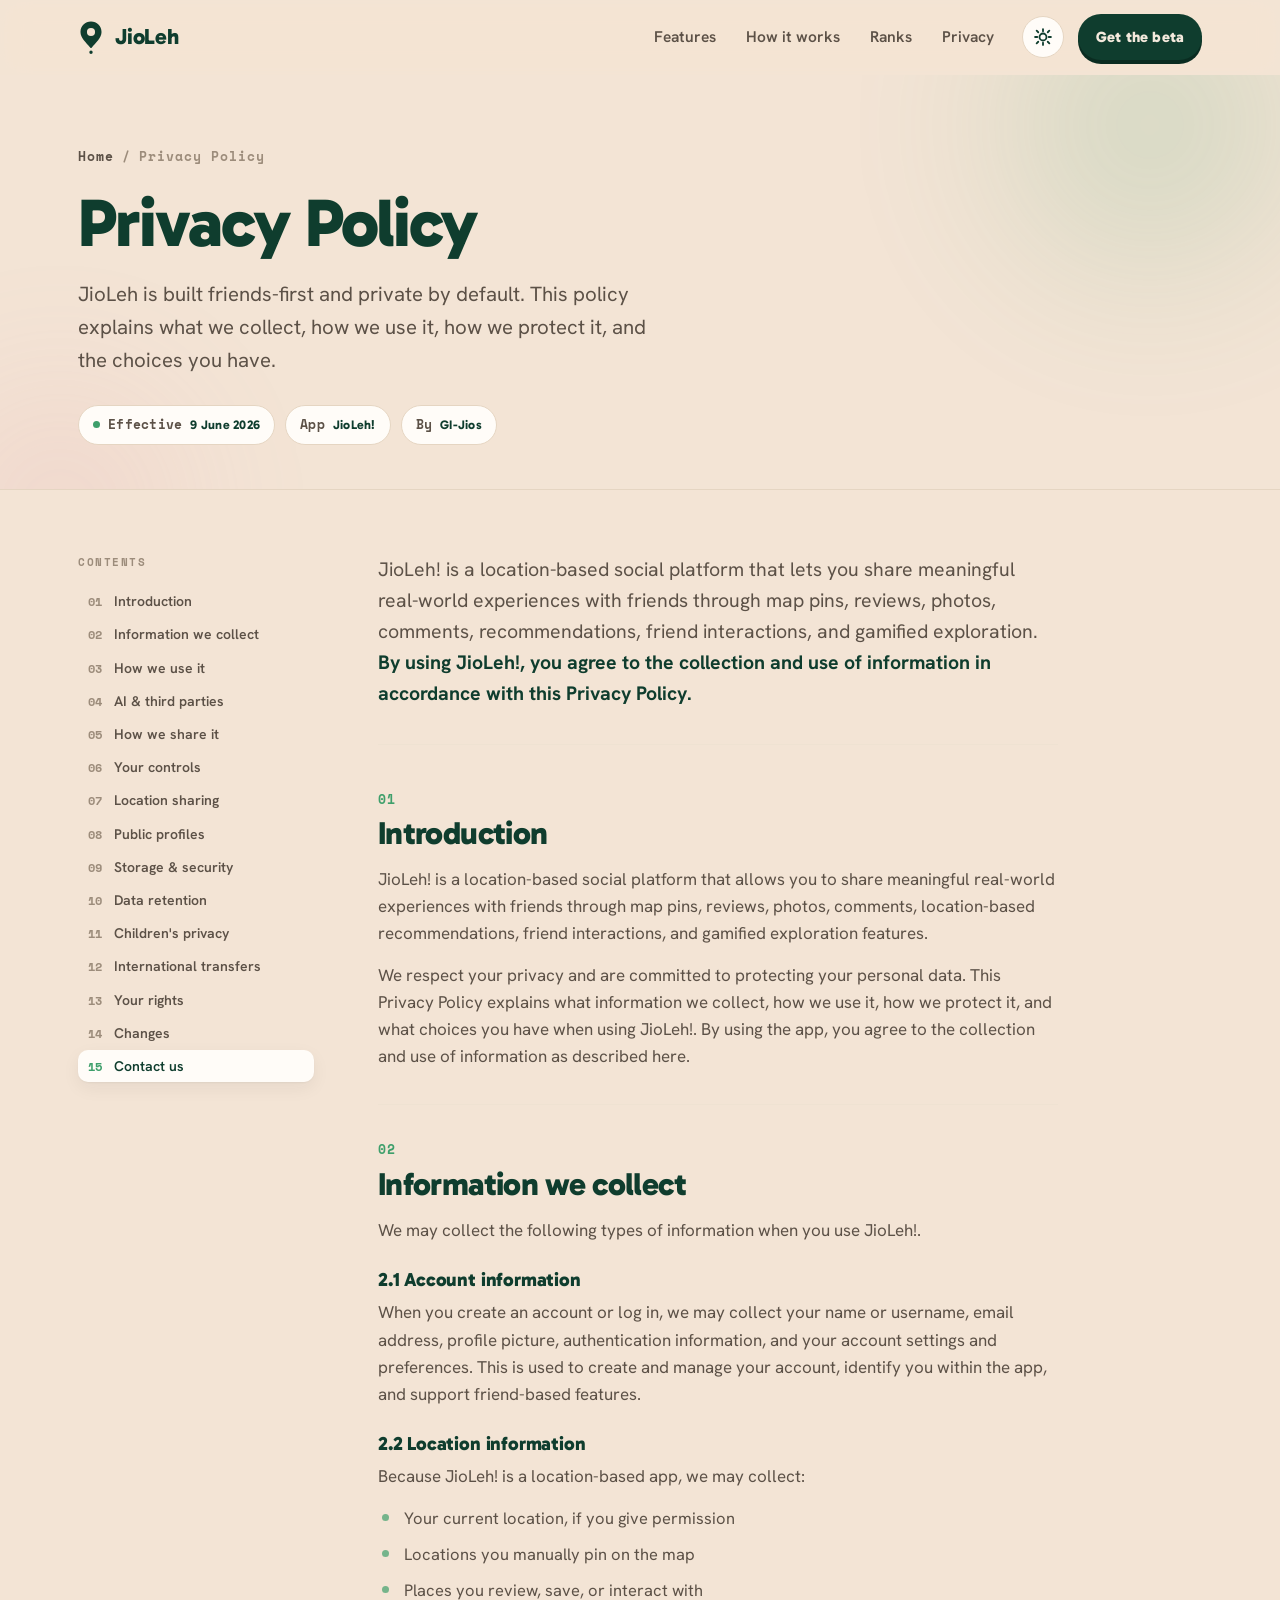
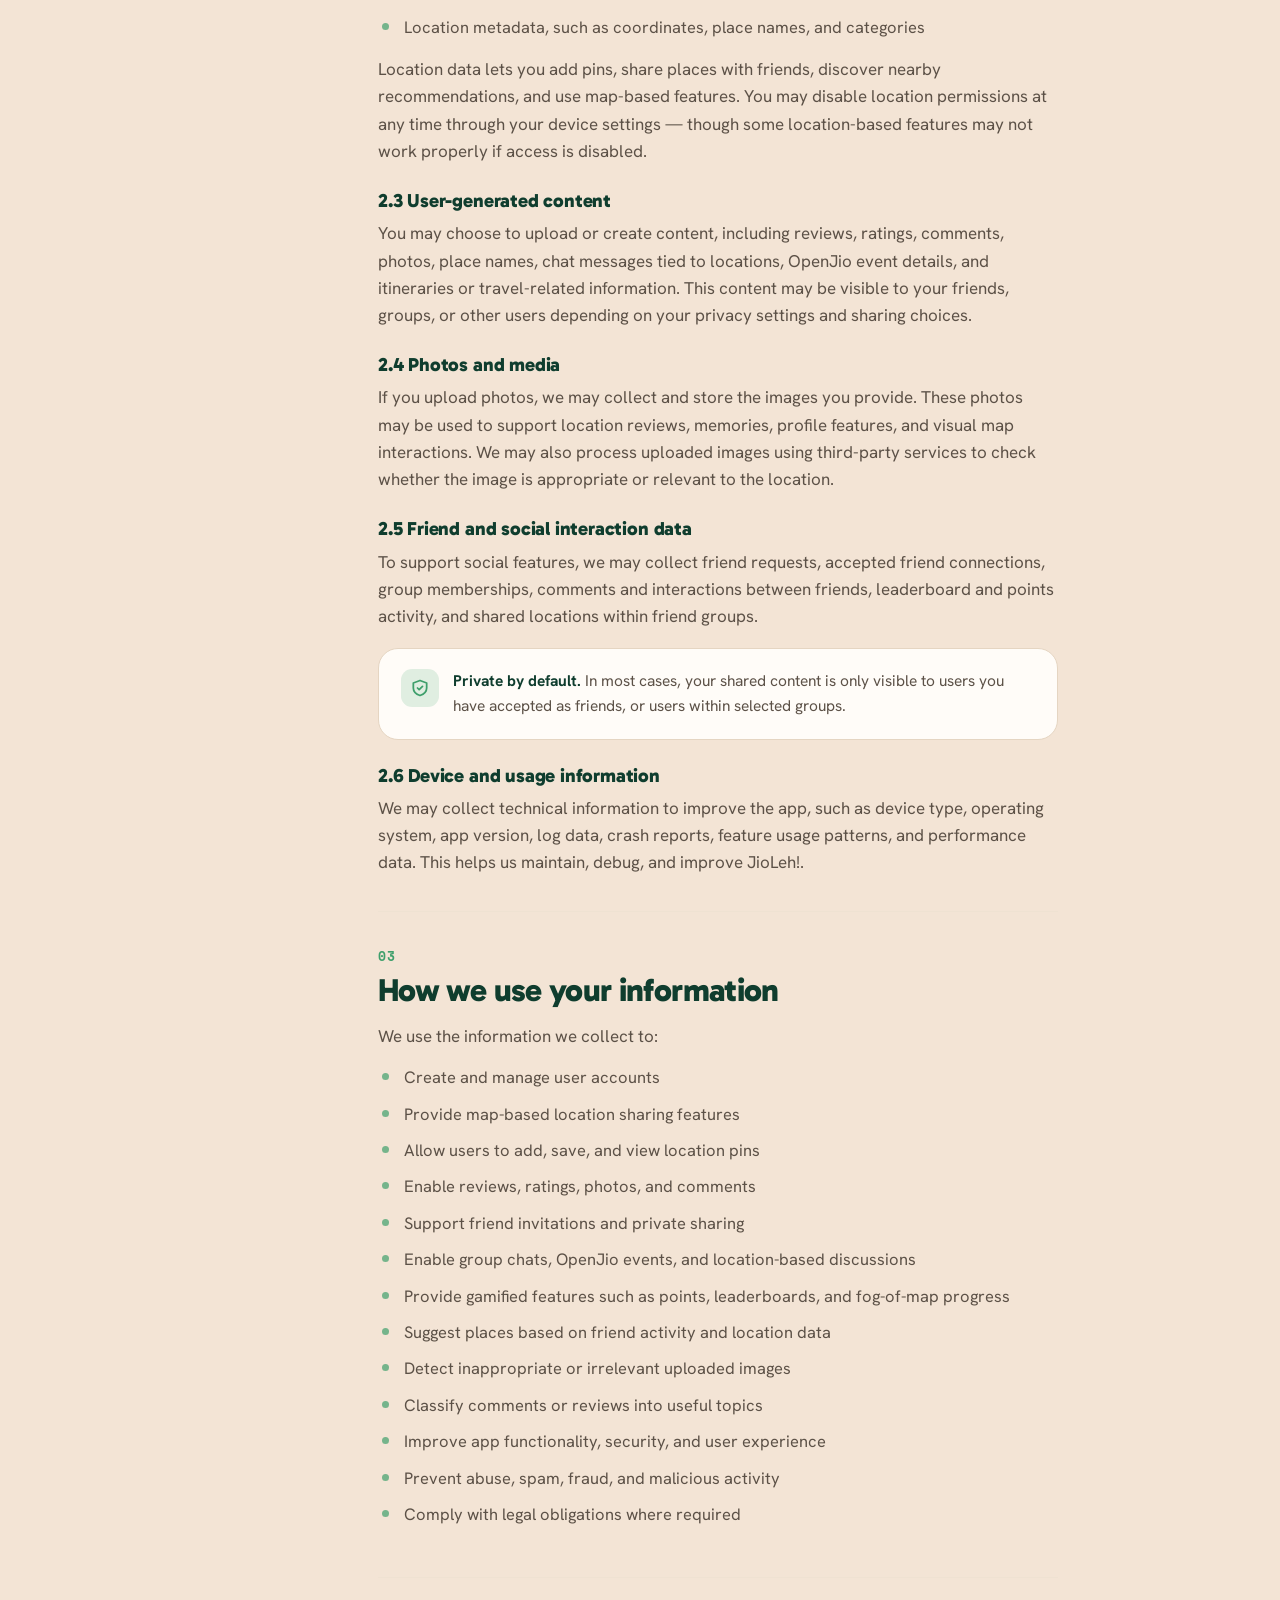
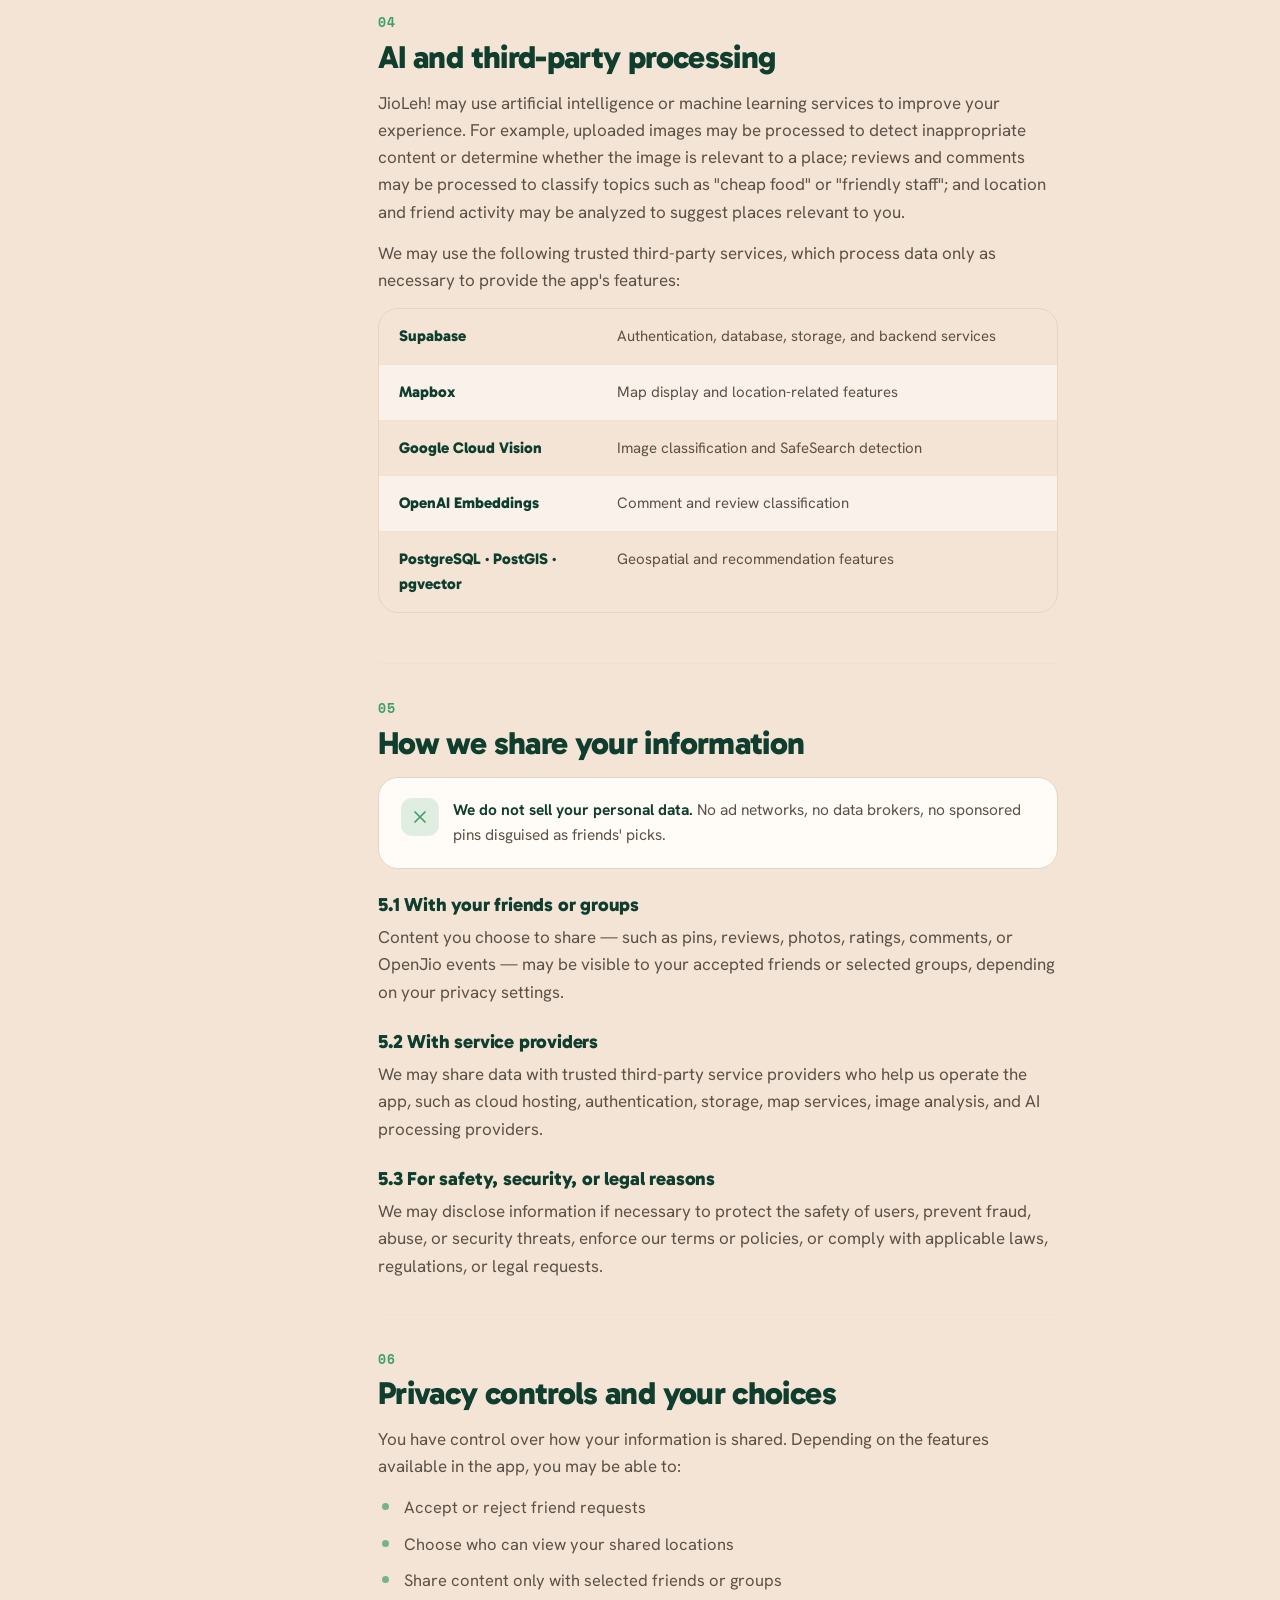
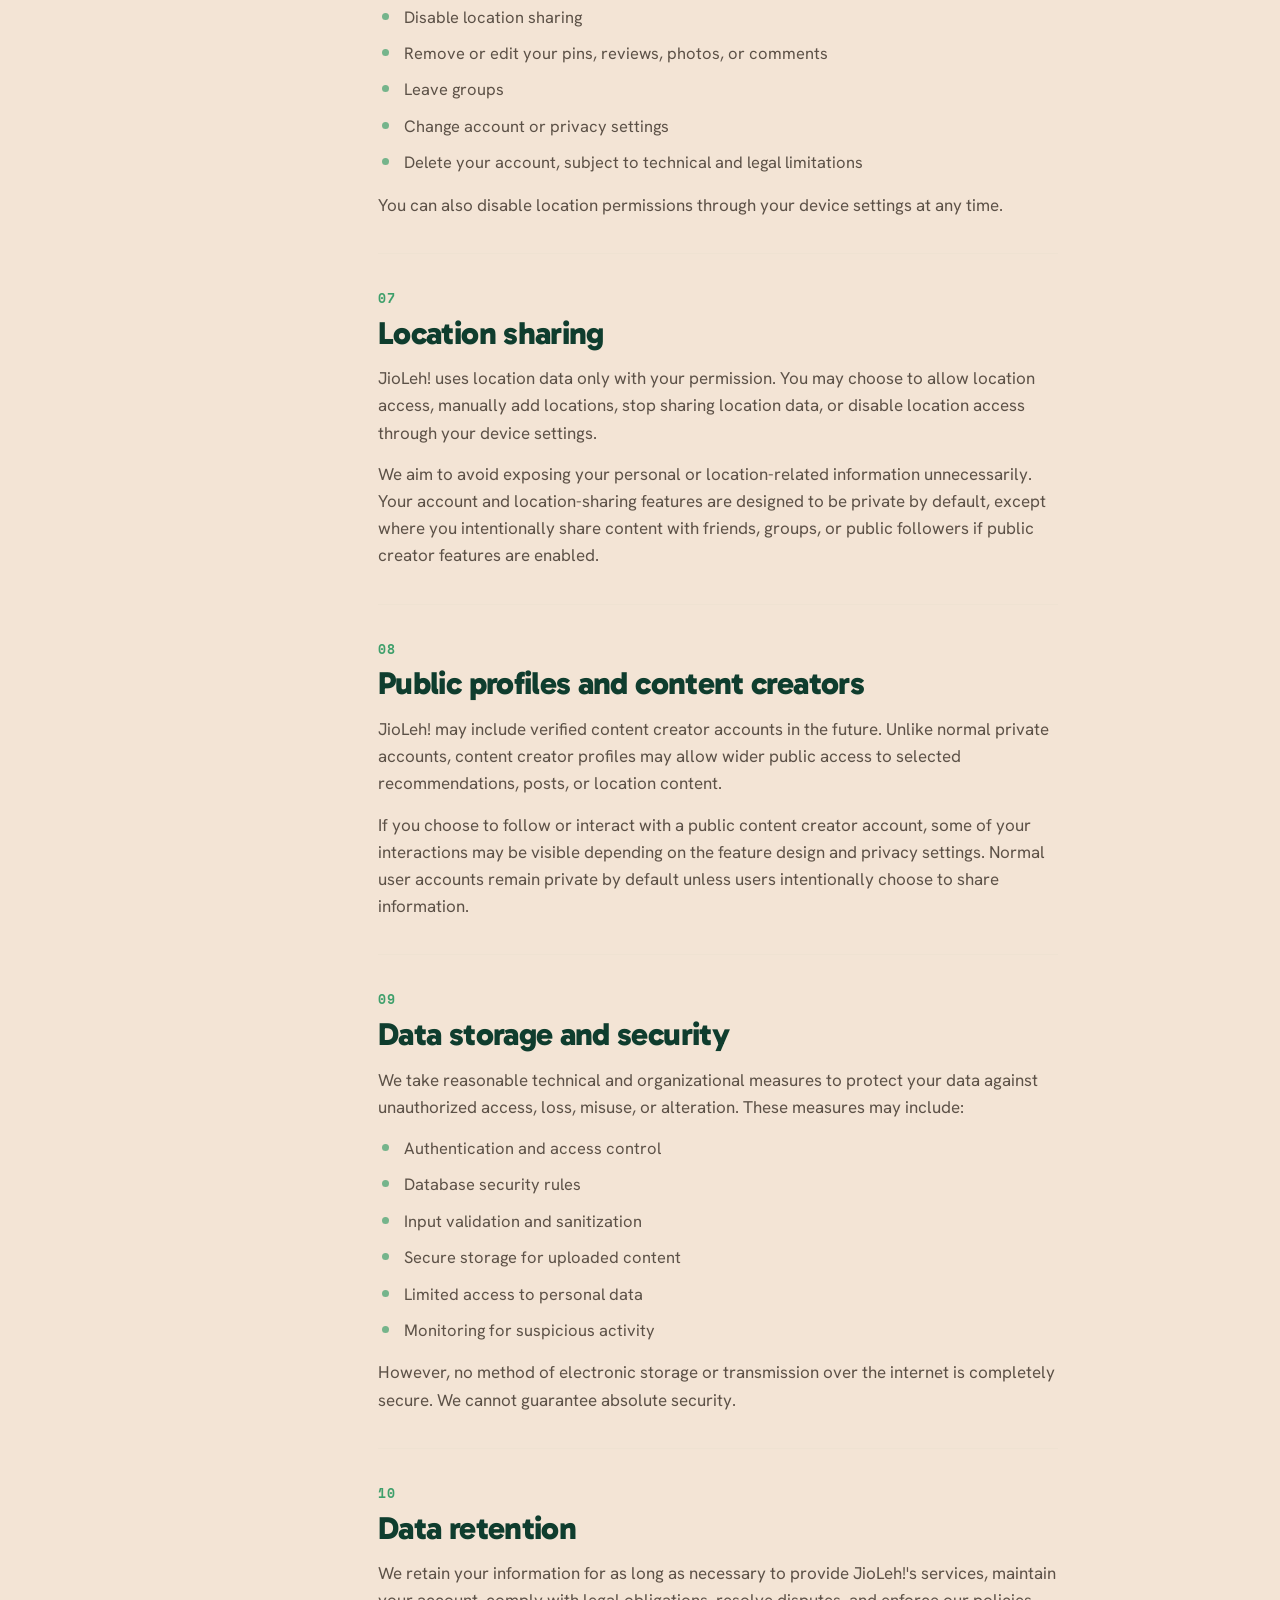
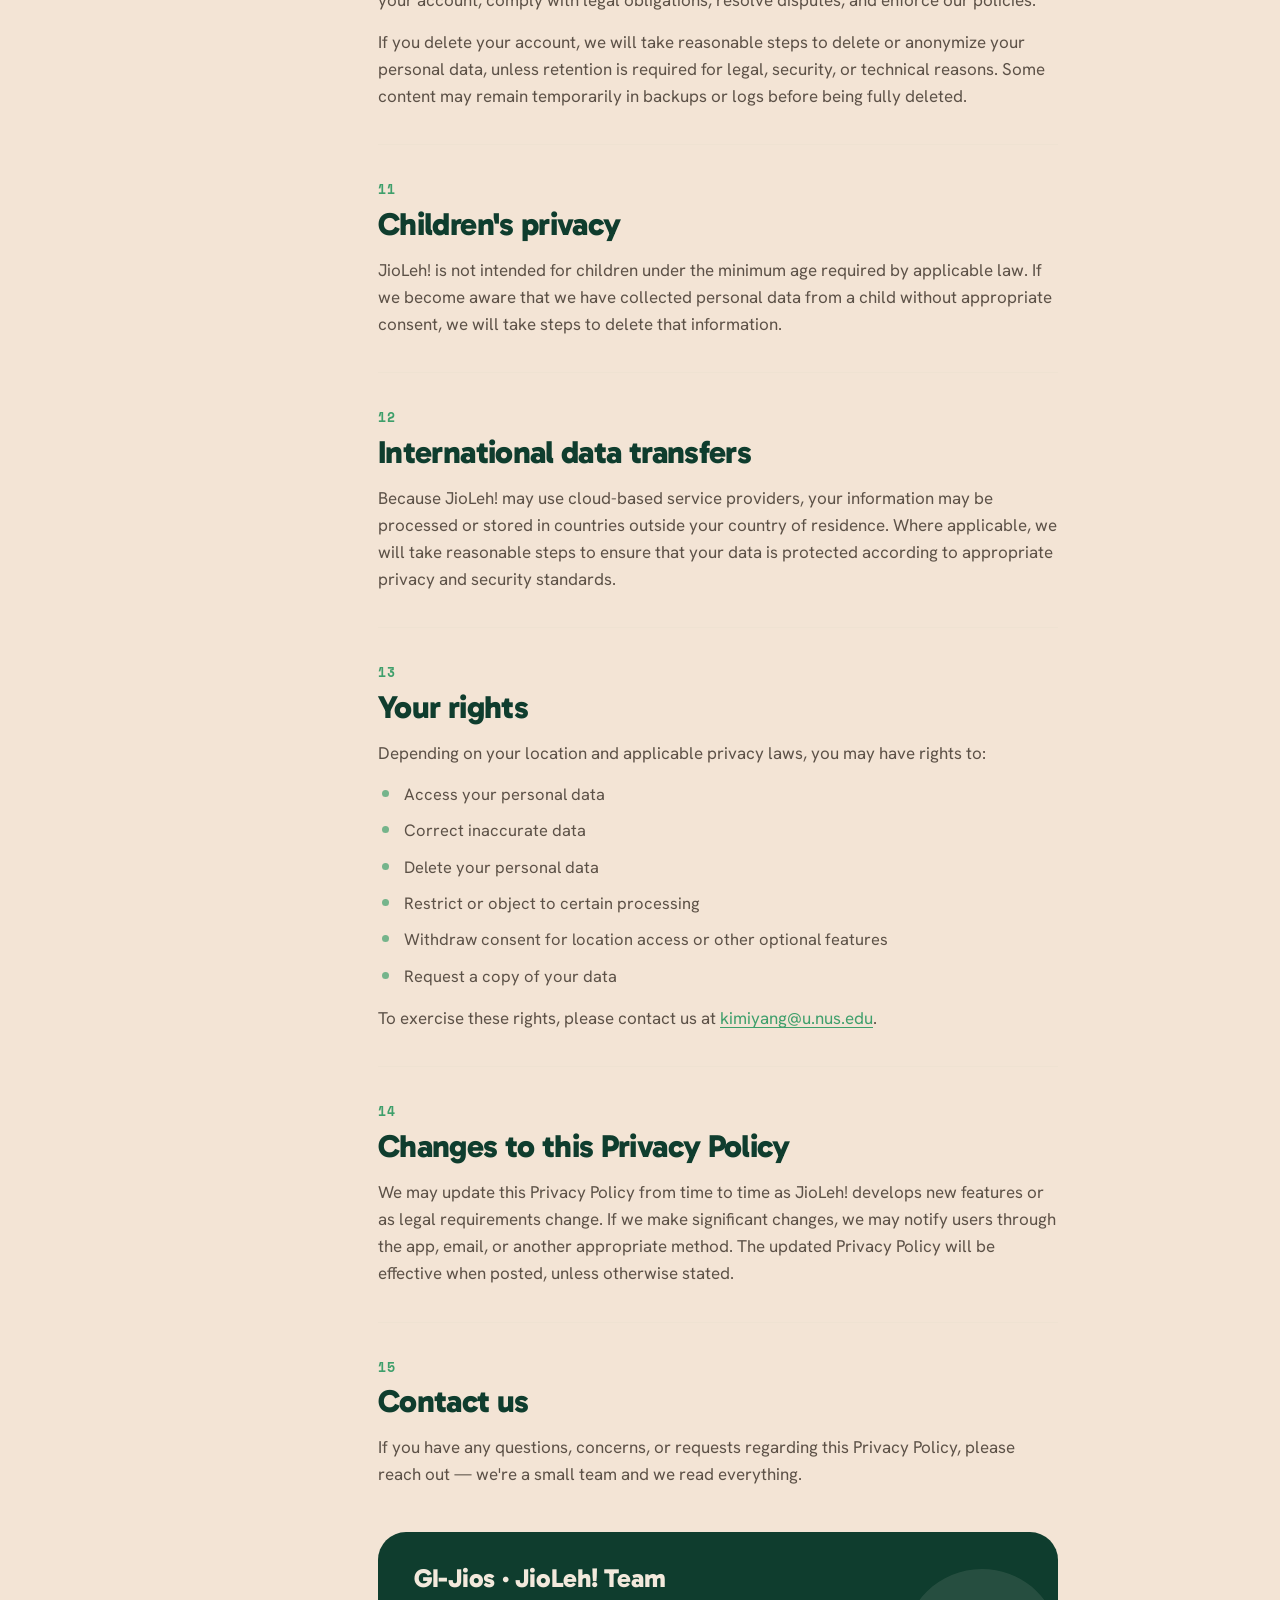
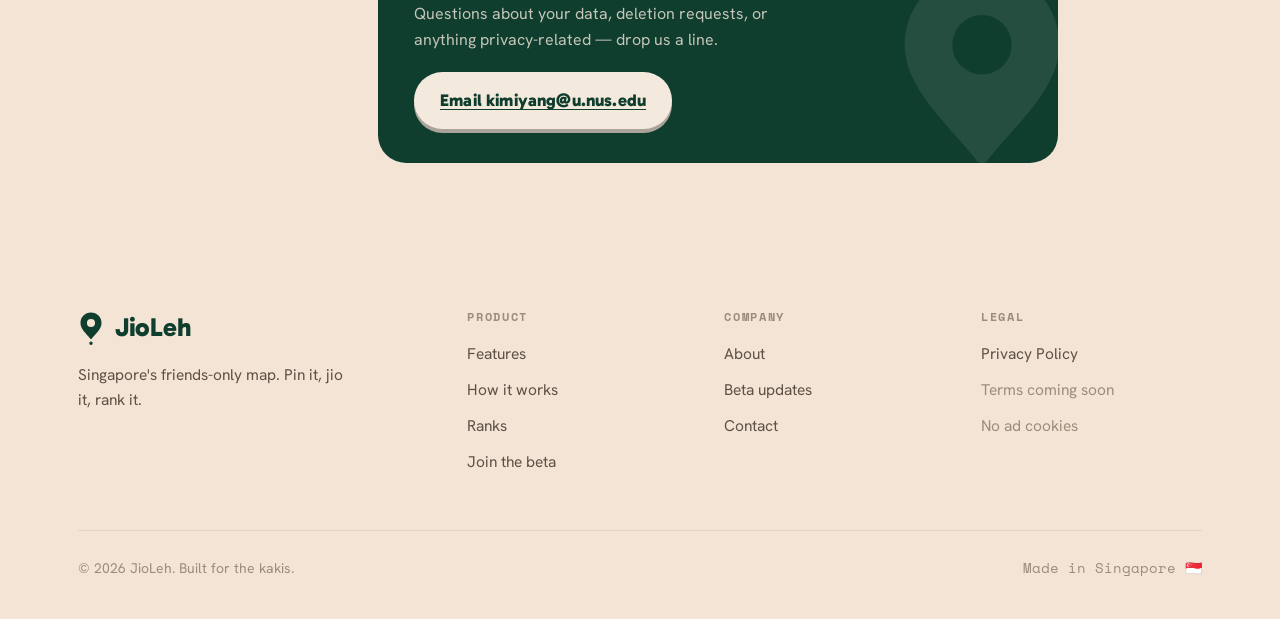
==== privacy.html @ ef804dd2 "Initial JioLeh marketing site" ====
<!DOCTYPE html>
<html lang="en" data-theme="light">
<head>
<meta charset="utf-8" />
<meta name="viewport" content="width=device-width, initial-scale=1.0" />
<title>Privacy Policy — JioLeh</title>
<meta name="description" content="How JioLeh collects, uses, and protects your data. Friends-first, private by default." />
<link rel="preconnect" href="https://fonts.googleapis.com" />
<link rel="preconnect" href="https://fonts.gstatic.com" crossorigin />
<link href="https://fonts.googleapis.com/css2?family=Gabarito:wght@500;600;700;800;900&family=Hanken+Grotesk:wght@400;500;600;700;800&family=Space+Mono:wght@400;700&display=swap" rel="stylesheet" />
<link rel="icon" href="assets/logo-dark.png" />
<link rel="stylesheet" href="styles.css" />
<style>
  /* ── legal document page ── */
  .doc-hero{ position:relative; overflow:hidden; padding:72px 0 44px; border-bottom:1px solid var(--line); }
  .doc-hero .hero-glow{ position:absolute; border-radius:50%; filter:blur(70px); opacity:.42; pointer-events:none; z-index:0; }
  .doc-hero .g1{ width:460px; height:460px; background:radial-gradient(circle, color-mix(in srgb,var(--leaf) 50%, transparent), transparent 70%); top:-180px; right:-100px; }
  .doc-hero .g2{ width:360px; height:360px; background:radial-gradient(circle, color-mix(in srgb,var(--rose) 45%, transparent), transparent 70%); bottom:-200px; left:-120px; opacity:.4; }
  .doc-hero .wrap{ position:relative; z-index:2; }
  .crumb{ font-family:var(--font-mono); font-size:12.5px; font-weight:700; letter-spacing:.08em; color:var(--ink-faint); display:flex; gap:8px; align-items:center; margin-bottom:22px; }
  .crumb a{ color:var(--ink-2); transition:color .2s; }
  .crumb a:hover{ color:var(--ink); }
  .doc-title{ font-size:clamp(38px,5.4vw,68px); letter-spacing:-.03em; max-width:14ch; }
  .doc-lead{ font-size:clamp(18px,1.6vw,21px); color:var(--ink-2); max-width:54ch; margin-top:20px; }
  .doc-meta{ display:flex; flex-wrap:wrap; gap:10px; margin-top:28px; }
  .doc-meta .chip{
    font-family:var(--font-mono); font-size:12.5px; font-weight:700; letter-spacing:.02em;
    background:var(--card); color:var(--ink-2); border:1px solid var(--line);
    padding:9px 14px; border-radius:999px; display:inline-flex; align-items:center; gap:8px;
  }
  .doc-meta .chip b{ color:var(--ink); font-family:var(--font-display); }
  .doc-meta .chip .dot{ width:7px; height:7px; border-radius:50%; background:var(--accent); }

  /* layout */
  .doc-layout{ display:grid; grid-template-columns:236px 1fr; gap:64px; align-items:start; padding:64px 0 40px; }

  /* sticky TOC */
  .toc{ position:sticky; top:96px; }
  .toc h6{ font-family:var(--font-mono); font-size:11px; font-weight:700; letter-spacing:.14em; text-transform:uppercase; color:var(--ink-faint); margin:0 0 14px; }
  .toc ol{ list-style:none; margin:0; padding:0; display:flex; flex-direction:column; gap:1px; counter-reset:toc; }
  .toc a{
    display:flex; gap:10px; align-items:baseline; font-size:14px; font-weight:600; color:var(--ink-2);
    padding:7px 10px; border-radius:10px; line-height:1.3; transition:background .18s, color .18s;
  }
  .toc a .n{ font-family:var(--font-mono); font-size:11.5px; color:var(--ink-faint); flex:0 0 auto; min-width:16px; }
  .toc a:hover{ background:var(--card); color:var(--ink); }
  .toc a.active{ background:var(--card); color:var(--ink); box-shadow:var(--shadow-sm); }
  .toc a.active .n{ color:var(--accent); }

  /* content */
  .doc-body{ max-width:680px; }
  .doc-intro{ font-size:19.5px; color:var(--ink-2); padding-bottom:34px; margin-bottom:10px; border-bottom:1px solid var(--line-soft); }
  .doc-intro strong{ color:var(--ink); font-weight:700; }
  .sec{ padding:34px 0; border-bottom:1px solid var(--line-soft); scroll-margin-top:96px; }
  .sec:last-of-type{ border-bottom:none; }
  .sec-num{ font-family:var(--font-mono); font-size:13px; font-weight:700; letter-spacing:.1em; color:var(--accent); }
  .sec h2{ font-size:clamp(24px,2.8vw,32px); letter-spacing:-.02em; margin:8px 0 16px; }
  .sec h3{ font-size:19px; font-family:var(--font-display); color:var(--ink); margin:26px 0 10px; letter-spacing:-.01em; }
  .sec p{ font-size:17px; color:var(--ink-2); margin:0 0 14px; }
  .sec p:last-child{ margin-bottom:0; }
  .sec a{ color:var(--accent); text-decoration:underline; text-underline-offset:3px; }
  .sec ul{ list-style:none; margin:6px 0 16px; padding:0; display:flex; flex-direction:column; gap:10px; }
  .sec ul li{ position:relative; padding-left:26px; font-size:16.5px; color:var(--ink-2); }
  .sec ul li::before{
    content:""; position:absolute; left:4px; top:9px; width:7px; height:7px; border-radius:50%;
    background:color-mix(in srgb,var(--accent) 70%, transparent);
  }
  .sec ul li b{ color:var(--ink); font-weight:700; }

  /* callout */
  .callout{ background:var(--card); border:1px solid var(--line); border-radius:var(--r); padding:20px 22px; margin:18px 0; display:flex; gap:14px; align-items:flex-start; }
  .callout .ic{ flex:0 0 38px; width:38px; height:38px; border-radius:11px; background:color-mix(in srgb,var(--accent) 16%, transparent); color:var(--accent); display:grid; place-items:center; }
  .callout .ic svg{ width:20px; height:20px; }
  .callout p{ margin:0; font-size:15.5px; color:var(--ink-2); }
  .callout p b{ color:var(--ink); }

  /* services table */
  .svc{ display:grid; grid-template-columns:1fr; gap:0; border:1px solid var(--line); border-radius:var(--r); overflow:hidden; margin:14px 0 16px; }
  .svc-row{ display:grid; grid-template-columns:200px 1fr; gap:18px; padding:15px 20px; border-bottom:1px solid var(--line-soft); align-items:baseline; }
  .svc-row:last-child{ border-bottom:none; }
  .svc-row .svc-name{ font-family:var(--font-display); font-weight:800; font-size:15.5px; color:var(--ink); }
  .svc-row .svc-use{ font-size:15px; color:var(--ink-2); }
  .svc-row:nth-child(even){ background:color-mix(in srgb,var(--card) 60%, transparent); }

  /* contact card */
  .contact-card{ background:var(--brand); color:var(--on-brand); border-radius:var(--r-lg); padding:34px 36px; margin-top:44px; position:relative; overflow:hidden; }
  .contact-card .cta-pin{ position:absolute; right:-24px; bottom:-44px; width:200px; height:250px; opacity:.1; color:var(--on-brand); }
  .contact-card h3{ color:var(--on-brand); font-family:var(--font-display); font-size:26px; margin:0 0 8px; letter-spacing:-.01em; }
  .contact-card p{ color:color-mix(in srgb,var(--on-brand) 80%, transparent); font-size:16px; margin:0 0 20px; max-width:42ch; }
  .contact-card .btn-primary{ background:var(--on-brand); color:var(--brand); box-shadow:0 4px 0 color-mix(in srgb,var(--on-brand) 70%, #000); position:relative; z-index:2; }
  .contact-card .btn-primary:hover{ box-shadow:0 6px 0 color-mix(in srgb,var(--on-brand) 70%, #000); }

  @media (max-width:920px){
    .doc-layout{ grid-template-columns:1fr; gap:0; padding-top:40px; }
    .toc{ position:static; margin-bottom:36px; padding:18px 20px; background:var(--card); border:1px solid var(--line); border-radius:var(--r); }
    .toc ol{ display:grid; grid-template-columns:1fr 1fr; gap:2px; }
    .doc-body{ max-width:none; }
    .svc-row{ grid-template-columns:1fr; gap:4px; }
  }
  @media (max-width:560px){
    .toc ol{ grid-template-columns:1fr; }
  }
</style>
</head>
<body>

<!-- ───────────── NAV ───────────── -->
<header class="nav">
  <div class="wrap nav-in">
    <a class="brand" href="index.html" aria-label="JioLeh home">
      <svg class="pin" viewBox="0 0 64 84" fill="currentColor" aria-hidden="true"><path fill-rule="evenodd" d="M32 4C46.4 4 58 15.4 58 29.5 58 44 44 55.5 33.6 68.6 32.8 69.6 31.2 69.6 30.4 68.6 20 55.5 6 44 6 29.5 6 15.4 17.6 4 32 4Zm0 15.5a10 10 0 1 0 0 20 10 10 0 0 0 0-20ZM32 75.6a4.2 4.2 0 1 0 0 8.4 4.2 4.2 0 0 0 0-8.4Z"/></svg>
      JioLeh
    </a>
    <nav class="nav-links">
      <a href="index.html#features">Features</a>
      <a href="index.html#how">How it works</a>
      <a href="index.html#ranks">Ranks</a>
      <a href="privacy.html">Privacy</a>
    </nav>
    <div class="nav-tools">
      <button class="theme-toggle" data-theme-toggle aria-label="Toggle dark mode">
        <svg class="sun" viewBox="0 0 24 24" fill="none" stroke="currentColor" stroke-width="2.2" stroke-linecap="round"><circle cx="12" cy="12" r="4.2"/><path d="M12 2.5v2.6M12 18.9v2.6M4.4 4.4l1.9 1.9M17.7 17.7l1.9 1.9M2.5 12h2.6M18.9 12h2.6M4.4 19.6l1.9-1.9M17.7 6.3l1.9-1.9"/></svg>
        <svg class="moon" viewBox="0 0 24 24" fill="currentColor"><path d="M20 14.5A8 8 0 1 1 9.5 4a6.5 6.5 0 0 0 10.5 10.5Z"/></svg>
      </button>
      <a class="btn btn-primary btn-sm" href="index.html#beta">Get the beta</a>
    </div>
  </div>
</header>

<!-- ───────────── DOC HERO ───────────── -->
<section class="doc-hero">
  <div class="hero-glow g1"></div>
  <div class="hero-glow g2"></div>
  <div class="wrap">
    <div class="crumb">
      <a href="index.html">Home</a>
      <span>/</span>
      <span>Privacy Policy</span>
    </div>
    <h1 class="doc-title">Privacy Policy</h1>
    <p class="doc-lead">JioLeh is built friends-first and private by default. This policy explains what we collect, how we use it, how we protect it, and the choices you have.</p>
    <div class="doc-meta">
      <span class="chip"><i class="dot"></i>Effective <b>9 June 2026</b></span>
      <span class="chip">App <b>JioLeh!</b></span>
      <span class="chip">By <b>GI-Jios</b></span>
    </div>
  </div>
</section>

<!-- ───────────── DOC BODY ───────────── -->
<div class="wrap">
  <div class="doc-layout">

    <!-- TOC -->
    <aside class="toc">
      <h6>Contents</h6>
      <ol>
        <li><a href="#s1"><span class="n">01</span>Introduction</a></li>
        <li><a href="#s2"><span class="n">02</span>Information we collect</a></li>
        <li><a href="#s3"><span class="n">03</span>How we use it</a></li>
        <li><a href="#s4"><span class="n">04</span>AI &amp; third parties</a></li>
        <li><a href="#s5"><span class="n">05</span>How we share it</a></li>
        <li><a href="#s6"><span class="n">06</span>Your controls</a></li>
        <li><a href="#s7"><span class="n">07</span>Location sharing</a></li>
        <li><a href="#s8"><span class="n">08</span>Public profiles</a></li>
        <li><a href="#s9"><span class="n">09</span>Storage &amp; security</a></li>
        <li><a href="#s10"><span class="n">10</span>Data retention</a></li>
        <li><a href="#s11"><span class="n">11</span>Children's privacy</a></li>
        <li><a href="#s12"><span class="n">12</span>International transfers</a></li>
        <li><a href="#s13"><span class="n">13</span>Your rights</a></li>
        <li><a href="#s14"><span class="n">14</span>Changes</a></li>
        <li><a href="#s15"><span class="n">15</span>Contact us</a></li>
      </ol>
    </aside>

    <!-- CONTENT -->
    <main class="doc-body">
      <p class="doc-intro">JioLeh! is a location-based social platform that lets you share meaningful real-world experiences with friends through map pins, reviews, photos, comments, recommendations, friend interactions, and gamified exploration. <strong>By using JioLeh!, you agree to the collection and use of information in accordance with this Privacy Policy.</strong></p>

      <section class="sec" id="s1">
        <div class="sec-num">01</div>
        <h2>Introduction</h2>
        <p>JioLeh! is a location-based social platform that allows you to share meaningful real-world experiences with friends through map pins, reviews, photos, comments, location-based recommendations, friend interactions, and gamified exploration features.</p>
        <p>We respect your privacy and are committed to protecting your personal data. This Privacy Policy explains what information we collect, how we use it, how we protect it, and what choices you have when using JioLeh!. By using the app, you agree to the collection and use of information as described here.</p>
      </section>

      <section class="sec" id="s2">
        <div class="sec-num">02</div>
        <h2>Information we collect</h2>
        <p>We may collect the following types of information when you use JioLeh!.</p>

        <h3>2.1 Account information</h3>
        <p>When you create an account or log in, we may collect your name or username, email address, profile picture, authentication information, and your account settings and preferences. This is used to create and manage your account, identify you within the app, and support friend-based features.</p>

        <h3>2.2 Location information</h3>
        <p>Because JioLeh! is a location-based app, we may collect:</p>
        <ul>
          <li>Your current location, if you give permission</li>
          <li>Locations you manually pin on the map</li>
          <li>Places you review, save, or interact with</li>
          <li>Location metadata, such as coordinates, place names, and categories</li>
        </ul>
        <p>Location data lets you add pins, share places with friends, discover nearby recommendations, and use map-based features. You may disable location permissions at any time through your device settings — though some location-based features may not work properly if access is disabled.</p>

        <h3>2.3 User-generated content</h3>
        <p>You may choose to upload or create content, including reviews, ratings, comments, photos, place names, chat messages tied to locations, OpenJio event details, and itineraries or travel-related information. This content may be visible to your friends, groups, or other users depending on your privacy settings and sharing choices.</p>

        <h3>2.4 Photos and media</h3>
        <p>If you upload photos, we may collect and store the images you provide. These photos may be used to support location reviews, memories, profile features, and visual map interactions. We may also process uploaded images using third-party services to check whether the image is appropriate or relevant to the location.</p>

        <h3>2.5 Friend and social interaction data</h3>
        <p>To support social features, we may collect friend requests, accepted friend connections, group memberships, comments and interactions between friends, leaderboard and points activity, and shared locations within friend groups.</p>
        <div class="callout">
          <span class="ic"><svg viewBox="0 0 24 24" fill="none" stroke="currentColor" stroke-width="2.1" stroke-linecap="round" stroke-linejoin="round"><path d="M12 3 4 6v6c0 5 3.5 7.5 8 9 4.5-1.5 8-4 8-9V6l-8-3Z"/><path d="m9 12 2 2 4-4"/></svg></span>
          <p><b>Private by default.</b> In most cases, your shared content is only visible to users you have accepted as friends, or users within selected groups.</p>
        </div>

        <h3>2.6 Device and usage information</h3>
        <p>We may collect technical information to improve the app, such as device type, operating system, app version, log data, crash reports, feature usage patterns, and performance data. This helps us maintain, debug, and improve JioLeh!.</p>
      </section>

      <section class="sec" id="s3">
        <div class="sec-num">03</div>
        <h2>How we use your information</h2>
        <p>We use the information we collect to:</p>
        <ul>
          <li>Create and manage user accounts</li>
          <li>Provide map-based location sharing features</li>
          <li>Allow users to add, save, and view location pins</li>
          <li>Enable reviews, ratings, photos, and comments</li>
          <li>Support friend invitations and private sharing</li>
          <li>Enable group chats, OpenJio events, and location-based discussions</li>
          <li>Provide gamified features such as points, leaderboards, and fog-of-map progress</li>
          <li>Suggest places based on friend activity and location data</li>
          <li>Detect inappropriate or irrelevant uploaded images</li>
          <li>Classify comments or reviews into useful topics</li>
          <li>Improve app functionality, security, and user experience</li>
          <li>Prevent abuse, spam, fraud, and malicious activity</li>
          <li>Comply with legal obligations where required</li>
        </ul>
      </section>

      <section class="sec" id="s4">
        <div class="sec-num">04</div>
        <h2>AI and third-party processing</h2>
        <p>JioLeh! may use artificial intelligence or machine learning services to improve your experience. For example, uploaded images may be processed to detect inappropriate content or determine whether the image is relevant to a place; reviews and comments may be processed to classify topics such as "cheap food" or "friendly staff"; and location and friend activity may be analyzed to suggest places relevant to you.</p>
        <p>We may use the following trusted third-party services, which process data only as necessary to provide the app's features:</p>
        <div class="svc">
          <div class="svc-row"><span class="svc-name">Supabase</span><span class="svc-use">Authentication, database, storage, and backend services</span></div>
          <div class="svc-row"><span class="svc-name">Mapbox</span><span class="svc-use">Map display and location-related features</span></div>
          <div class="svc-row"><span class="svc-name">Google Cloud Vision</span><span class="svc-use">Image classification and SafeSearch detection</span></div>
          <div class="svc-row"><span class="svc-name">OpenAI Embeddings</span><span class="svc-use">Comment and review classification</span></div>
          <div class="svc-row"><span class="svc-name">PostgreSQL · PostGIS · pgvector</span><span class="svc-use">Geospatial and recommendation features</span></div>
        </div>
      </section>

      <section class="sec" id="s5">
        <div class="sec-num">05</div>
        <h2>How we share your information</h2>
        <div class="callout">
          <span class="ic"><svg viewBox="0 0 24 24" fill="none" stroke="currentColor" stroke-width="2.1" stroke-linecap="round" stroke-linejoin="round"><path d="M18 6 6 18M6 6l12 12"/></svg></span>
          <p><b>We do not sell your personal data.</b> No ad networks, no data brokers, no sponsored pins disguised as friends' picks.</p>
        </div>
        <h3>5.1 With your friends or groups</h3>
        <p>Content you choose to share — such as pins, reviews, photos, ratings, comments, or OpenJio events — may be visible to your accepted friends or selected groups, depending on your privacy settings.</p>
        <h3>5.2 With service providers</h3>
        <p>We may share data with trusted third-party service providers who help us operate the app, such as cloud hosting, authentication, storage, map services, image analysis, and AI processing providers.</p>
        <h3>5.3 For safety, security, or legal reasons</h3>
        <p>We may disclose information if necessary to protect the safety of users, prevent fraud, abuse, or security threats, enforce our terms or policies, or comply with applicable laws, regulations, or legal requests.</p>
      </section>

      <section class="sec" id="s6">
        <div class="sec-num">06</div>
        <h2>Privacy controls and your choices</h2>
        <p>You have control over how your information is shared. Depending on the features available in the app, you may be able to:</p>
        <ul>
          <li>Accept or reject friend requests</li>
          <li>Choose who can view your shared locations</li>
          <li>Share content only with selected friends or groups</li>
          <li>Disable location sharing</li>
          <li>Remove or edit your pins, reviews, photos, or comments</li>
          <li>Leave groups</li>
          <li>Change account or privacy settings</li>
          <li>Delete your account, subject to technical and legal limitations</li>
        </ul>
        <p>You can also disable location permissions through your device settings at any time.</p>
      </section>

      <section class="sec" id="s7">
        <div class="sec-num">07</div>
        <h2>Location sharing</h2>
        <p>JioLeh! uses location data only with your permission. You may choose to allow location access, manually add locations, stop sharing location data, or disable location access through your device settings.</p>
        <p>We aim to avoid exposing your personal or location-related information unnecessarily. Your account and location-sharing features are designed to be private by default, except where you intentionally share content with friends, groups, or public followers if public creator features are enabled.</p>
      </section>

      <section class="sec" id="s8">
        <div class="sec-num">08</div>
        <h2>Public profiles and content creators</h2>
        <p>JioLeh! may include verified content creator accounts in the future. Unlike normal private accounts, content creator profiles may allow wider public access to selected recommendations, posts, or location content.</p>
        <p>If you choose to follow or interact with a public content creator account, some of your interactions may be visible depending on the feature design and privacy settings. Normal user accounts remain private by default unless users intentionally choose to share information.</p>
      </section>

      <section class="sec" id="s9">
        <div class="sec-num">09</div>
        <h2>Data storage and security</h2>
        <p>We take reasonable technical and organizational measures to protect your data against unauthorized access, loss, misuse, or alteration. These measures may include:</p>
        <ul>
          <li>Authentication and access control</li>
          <li>Database security rules</li>
          <li>Input validation and sanitization</li>
          <li>Secure storage for uploaded content</li>
          <li>Limited access to personal data</li>
          <li>Monitoring for suspicious activity</li>
        </ul>
        <p>However, no method of electronic storage or transmission over the internet is completely secure. We cannot guarantee absolute security.</p>
      </section>

      <section class="sec" id="s10">
        <div class="sec-num">10</div>
        <h2>Data retention</h2>
        <p>We retain your information for as long as necessary to provide JioLeh!'s services, maintain your account, comply with legal obligations, resolve disputes, and enforce our policies.</p>
        <p>If you delete your account, we will take reasonable steps to delete or anonymize your personal data, unless retention is required for legal, security, or technical reasons. Some content may remain temporarily in backups or logs before being fully deleted.</p>
      </section>

      <section class="sec" id="s11">
        <div class="sec-num">11</div>
        <h2>Children's privacy</h2>
        <p>JioLeh! is not intended for children under the minimum age required by applicable law. If we become aware that we have collected personal data from a child without appropriate consent, we will take steps to delete that information.</p>
      </section>

      <section class="sec" id="s12">
        <div class="sec-num">12</div>
        <h2>International data transfers</h2>
        <p>Because JioLeh! may use cloud-based service providers, your information may be processed or stored in countries outside your country of residence. Where applicable, we will take reasonable steps to ensure that your data is protected according to appropriate privacy and security standards.</p>
      </section>

      <section class="sec" id="s13">
        <div class="sec-num">13</div>
        <h2>Your rights</h2>
        <p>Depending on your location and applicable privacy laws, you may have rights to:</p>
        <ul>
          <li>Access your personal data</li>
          <li>Correct inaccurate data</li>
          <li>Delete your personal data</li>
          <li>Restrict or object to certain processing</li>
          <li>Withdraw consent for location access or other optional features</li>
          <li>Request a copy of your data</li>
        </ul>
        <p>To exercise these rights, please contact us at <a href="mailto:kimiyang@u.nus.edu">kimiyang@u.nus.edu</a>.</p>
      </section>

      <section class="sec" id="s14">
        <div class="sec-num">14</div>
        <h2>Changes to this Privacy Policy</h2>
        <p>We may update this Privacy Policy from time to time as JioLeh! develops new features or as legal requirements change. If we make significant changes, we may notify users through the app, email, or another appropriate method. The updated Privacy Policy will be effective when posted, unless otherwise stated.</p>
      </section>

      <section class="sec" id="s15">
        <div class="sec-num">15</div>
        <h2>Contact us</h2>
        <p>If you have any questions, concerns, or requests regarding this Privacy Policy, please reach out — we're a small team and we read everything.</p>
        <div class="contact-card">
          <svg class="cta-pin" viewBox="0 0 64 84" fill="currentColor" aria-hidden="true"><path fill-rule="evenodd" d="M32 4C46.4 4 58 15.4 58 29.5 58 44 44 55.5 33.6 68.6 32.8 69.6 31.2 69.6 30.4 68.6 20 55.5 6 44 6 29.5 6 15.4 17.6 4 32 4Zm0 15.5a10 10 0 1 0 0 20 10 10 0 0 0 0-20ZM32 75.6a4.2 4.2 0 1 0 0 8.4 4.2 4.2 0 0 0 0-8.4Z"/></svg>
          <h3>GI-Jios · JioLeh! Team</h3>
          <p>Questions about your data, deletion requests, or anything privacy-related — drop us a line.</p>
          <a class="btn btn-primary" href="mailto:kimiyang@u.nus.edu">Email kimiyang@u.nus.edu</a>
        </div>
      </section>
    </main>
  </div>
</div>

<!-- ───────────── FOOTER ───────────── -->
<footer class="footer">
  <div class="wrap">
    <div class="foot-grid">
      <div class="foot-brand">
        <div class="brand">
          <svg class="pin" viewBox="0 0 64 84" fill="currentColor" aria-hidden="true"><path fill-rule="evenodd" d="M32 4C46.4 4 58 15.4 58 29.5 58 44 44 55.5 33.6 68.6 32.8 69.6 31.2 69.6 30.4 68.6 20 55.5 6 44 6 29.5 6 15.4 17.6 4 32 4Zm0 15.5a10 10 0 1 0 0 20 10 10 0 0 0 0-20ZM32 75.6a4.2 4.2 0 1 0 0 8.4 4.2 4.2 0 0 0 0-8.4Z"/></svg>
          JioLeh
        </div>
        <p>Singapore's friends-only map. Pin it, jio it, rank it.</p>
      </div>
      <div class="foot-col">
        <h5>Product</h5>
        <a href="index.html#features">Features</a>
        <a href="index.html#how">How it works</a>
        <a href="index.html#ranks">Ranks</a>
        <a href="index.html#beta">Join the beta</a>
      </div>
      <div class="foot-col">
        <h5>Company</h5>
        <a href="index.html#how">About</a>
        <a href="index.html#beta">Beta updates</a>
        <a href="mailto:kimiyang@u.nus.edu">Contact</a>
      </div>
      <div class="foot-col">
        <h5>Legal</h5>
        <a href="privacy.html">Privacy Policy</a>
        <span class="foot-muted">Terms coming soon</span>
        <span class="foot-muted">No ad cookies</span>
      </div>
    </div>
    <div class="foot-bot">
      <span>© <span id="year">2026</span> JioLeh. Built for the kakis.</span>
      <span class="made">Made in Singapore 🇸🇬</span>
    </div>
  </div>
</footer>

<script src="site.js"></script>
<script>
  /* TOC active-section highlight */
  (function(){
    var links = Array.prototype.slice.call(document.querySelectorAll('.toc a'));
    var map = {};
    links.forEach(function(a){ map[a.getAttribute('href').slice(1)] = a; });
    var secs = Array.prototype.slice.call(document.querySelectorAll('.sec'));
    if (!('IntersectionObserver' in window) || !secs.length) return;
    var io = new IntersectionObserver(function(ents){
      ents.forEach(function(en){
        if (en.isIntersecting){
          links.forEach(function(l){ l.classList.remove('active'); });
          var a = map[en.target.id];
          if (a) a.classList.add('active');
        }
      });
    }, { rootMargin: '-20% 0px -70% 0px', threshold: 0 });
    secs.forEach(function(s){ io.observe(s); });
  })();
</script>
</body>
</html>
---- styles.css ----
/* ───────────────────────── JioLeh marketing site ───────────────────────── */
:root{
  --paper:#F3E4D5; --paper-2:#ECDBC8; --card:#FFFCF8; --card-2:#FBF1E5;
  --ink:#0F3D2E; --ink-2:#5C5147; --ink-faint:#9C8C7B;
  --line:#E5D5C2; --line-soft:#EFE2D2;
  --brand:#0F3D2E; --brand-press:#0A2C21; --on-brand:#F3E9DC;
  --leaf:#3E9F6B; --rose:#DD7E94; --sun:#FFC53D; --cream:#EEDACA;
  --accent:var(--leaf);
  --shadow-sm:0 1px 2px rgba(31,40,30,.05), 0 6px 18px rgba(31,40,30,.06);
  --shadow-md:0 2px 6px rgba(31,40,30,.06), 0 18px 44px rgba(31,40,30,.12);
  --shadow-phone:0 8px 18px rgba(20,40,28,.14), 0 40px 80px rgba(20,40,28,.22);
  --r-sm:14px; --r:20px; --r-lg:28px; --r-xl:40px;
  --font-display:'Gabarito', system-ui, sans-serif;
  --font-ui:'Hanken Grotesk', system-ui, sans-serif;
  --font-mono:'Space Mono', ui-monospace, monospace;
  --maxw:1180px;
}
[data-theme="dark"]{
  --paper:#0A2C21; --paper-2:#0E3527; --card:#123F30; --card-2:#0F3829;
  --ink:#F1E3D3; --ink-2:#AEBBA8; --ink-faint:#6E8074;
  --line:#1E4536; --line-soft:#163A2C;
  --brand:#EEDACA; --brand-press:#D9C3A9; --on-brand:#0B3D2E;
  --leaf:#5FC489; --rose:#EC9FB1; --sun:#FFD25C; --cream:#EEDACA;
  --shadow-sm:0 1px 2px rgba(0,0,0,.3), 0 6px 18px rgba(0,0,0,.32);
  --shadow-md:0 2px 6px rgba(0,0,0,.36), 0 18px 44px rgba(0,0,0,.5);
  --shadow-phone:0 8px 18px rgba(0,0,0,.45), 0 40px 90px rgba(0,0,0,.6);
}

*{ box-sizing:border-box; }
html{ scroll-behavior:smooth; }
body{
  margin:0; background:var(--paper); color:var(--ink-2);
  font-family:var(--font-ui); font-size:18px; line-height:1.6;
  -webkit-font-smoothing:antialiased; text-rendering:optimizeLegibility;
  transition:background .4s ease, color .4s ease;
}
h1,h2,h3,h4{ font-family:var(--font-display); color:var(--ink); margin:0; line-height:1.02; letter-spacing:-.02em; font-weight:800; }
p{ margin:0; }
a{ color:inherit; text-decoration:none; text-underline-offset:.18em; }
img{ display:block; max-width:100%; }
::selection{ background:var(--accent); color:#fff; }

.wrap{ max-width:var(--maxw); margin:0 auto; padding:0 28px; }
.eyebrow{
  font-family:var(--font-mono); font-size:12.5px; font-weight:700;
  letter-spacing:.18em; text-transform:uppercase; color:var(--accent);
  display:inline-flex; align-items:center; gap:8px;
}
.eyebrow::before{ content:""; width:18px; height:2px; background:var(--accent); border-radius:2px; }

/* ── pin mark ── */
.pin{ display:inline-block; color:var(--brand); }
[data-theme="dark"] .pin{ color:var(--cream); }

/* ── buttons ── */
.btn{
  display:inline-flex; align-items:center; justify-content:center; gap:9px;
  font-family:var(--font-display); font-weight:800; font-size:17px; letter-spacing:.01em;
  padding:15px 26px; border-radius:999px; border:none; cursor:pointer; white-space:nowrap;
  transition:transform .12s cubic-bezier(.2,.9,.3,1.2), box-shadow .12s, background .2s, color .2s;
}
.btn svg{ width:1.05em; height:1.05em; }
.btn-primary{ background:var(--brand); color:var(--on-brand); box-shadow:0 4px 0 var(--brand-press); }
.btn-primary:hover{ transform:translateY(-2px); box-shadow:0 6px 0 var(--brand-press); }
.btn-primary:active{ transform:translateY(3px); box-shadow:0 1px 0 var(--brand-press); }
.btn-ghost{ background:transparent; color:var(--ink); box-shadow:inset 0 0 0 2px var(--line); }
.btn-ghost:hover{ box-shadow:inset 0 0 0 2px var(--brand); transform:translateY(-2px); }
.btn-sm{ font-size:15px; padding:11px 18px; }

/* ── nav ── */
.nav{
  position:sticky; top:0; z-index:60;
  backdrop-filter:saturate(160%) blur(14px); -webkit-backdrop-filter:saturate(160%) blur(14px);
  background:color-mix(in srgb, var(--paper) 78%, transparent);
  border-bottom:1px solid transparent; transition:border-color .3s, background .3s;
}
.nav.scrolled{ border-bottom-color:var(--line); }
.nav-in{ display:flex; align-items:center; gap:28px; height:74px; }
.brand{ display:flex; align-items:center; gap:11px; font-family:var(--font-display); font-weight:800; font-size:22px; color:var(--ink); letter-spacing:-.01em; }
.brand .pin{ width:26px; height:34px; }
.nav-links{ display:flex; gap:30px; margin-left:auto; align-items:center; }
.nav-links a{ font-weight:600; font-size:15.5px; color:var(--ink-2); transition:color .2s, text-decoration-color .2s; text-decoration:underline; text-decoration-color:transparent; }
.nav-links a:hover{ color:var(--ink); text-decoration-color:var(--accent); }
.nav-tools{ display:flex; align-items:center; gap:14px; }
.theme-toggle{
  width:42px; height:42px; border-radius:999px; border:1px solid var(--line);
  background:var(--card); color:var(--ink); cursor:pointer; display:grid; place-items:center;
  transition:transform .2s, background .2s, border-color .2s;
}
.theme-toggle:hover{ transform:rotate(-12deg); border-color:var(--brand); }
.theme-toggle svg{ width:20px; height:20px; }
.theme-toggle .moon{ display:none; }
[data-theme="dark"] .theme-toggle .sun{ display:none; }
[data-theme="dark"] .theme-toggle .moon{ display:block; }

/* ── hero shared ── */
.hero{ position:relative; overflow:hidden; padding:64px 0 40px; }
.hero-glow{ position:absolute; border-radius:50%; filter:blur(70px); opacity:.5; pointer-events:none; z-index:0; }
.hero-glow.g1{ width:520px; height:520px; background:radial-gradient(circle, color-mix(in srgb,var(--leaf) 50%, transparent), transparent 70%); top:-160px; right:-120px; }
.hero-glow.g2{ width:420px; height:420px; background:radial-gradient(circle, color-mix(in srgb,var(--rose) 45%, transparent), transparent 70%); bottom:-180px; left:-120px; opacity:.4; }
.hero-headline{ font-size:clamp(40px, 6.4vw, 76px); line-height:.98; letter-spacing:-.03em; }
.hero-headline .hl{ color:var(--accent); }
.hero-headline .bang{ color:var(--leaf); }
.hero-sub{ font-size:clamp(18px,1.6vw,21px); color:var(--ink-2); max-width:30ch; }
.hero-cta{ display:flex; gap:14px; flex-wrap:wrap; align-items:center; }
.store-hint{ font-family:var(--font-mono); font-size:12px; color:var(--ink-faint); letter-spacing:.02em; }
.proof{ display:flex; align-items:center; gap:13px; }
.proof .stack{ display:flex; }
.proof .av{ width:36px; height:36px; border-radius:50%; display:grid; place-items:center; font-family:var(--font-display); font-weight:800; font-size:14px; color:#fff; margin-left:-9px; box-shadow:0 0 0 3px var(--paper); }
.proof .av:first-child{ margin-left:0; }
.proof small{ display:block; font-size:13.5px; color:var(--ink-faint); line-height:1.3; }
.proof b{ color:var(--ink); font-family:var(--font-display); }

/* phone frame */
.phone{ position:relative; border-radius:13.2%/6.1%; box-shadow:var(--shadow-phone); overflow:hidden; background:#000; }
.phone img{ width:100%; display:block; }
.phone::after{ content:""; position:absolute; inset:0; border-radius:inherit; box-shadow:inset 0 0 0 1px rgba(255,255,255,.06); pointer-events:none; }

/* floating sticker chips around hero phone */
.sticker{
  position:absolute; z-index:3; background:var(--card); border-radius:16px;
  box-shadow:var(--shadow-md); padding:9px 13px 9px 10px; display:flex; align-items:center; gap:9px;
  font-family:var(--font-display); font-weight:800; font-size:14px; color:var(--ink);
  animation:float 6s ease-in-out infinite;
}
.sticker .emo{ font-size:20px; line-height:1; }
.sticker small{ display:block; font-family:var(--font-ui); font-weight:600; font-size:11px; color:var(--ink-faint); }
@keyframes float{ 0%,100%{ transform:translateY(0) } 50%{ transform:translateY(-10px) } }
@media (prefers-reduced-motion:reduce){ .sticker{ animation:none } }

/* hero direction = split */
.hero[data-dir="split"] .hero-grid{ display:grid; grid-template-columns:1.05fr .95fr; gap:40px; align-items:center; position:relative; z-index:2; }
.hero[data-dir="split"] .hero-copy{ display:flex; flex-direction:column; gap:26px; }
.hero[data-dir="split"] .hero-art{ position:relative; display:grid; place-items:center; min-height:560px; }
.hero[data-dir="split"] .hero-art .phone{ width:330px; transform:rotate(-3deg); }
.hero[data-dir="split"] .s1{ top:46px; left:-6px; } .hero[data-dir="split"] .s2{ top:200px; right:-10px; }
.hero[data-dir="split"] .s3{ bottom:96px; left:-18px; } .hero[data-dir="split"] .s4{ bottom:18px; right:24px; }

/* hero direction = centered */
.hero[data-dir="centered"] .hero-grid{ position:relative; z-index:2; display:flex; flex-direction:column; align-items:center; text-align:center; gap:26px; }
.hero[data-dir="centered"] .hero-copy{ display:flex; flex-direction:column; align-items:center; gap:24px; }
.hero[data-dir="centered"] .hero-headline{ font-size:clamp(44px,7.4vw,92px); }
.hero[data-dir="centered"] .hero-sub{ max-width:46ch; }
.hero[data-dir="centered"] .hero-art{ display:flex; justify-content:center; align-items:flex-end; gap:0; margin-top:8px; min-height:auto; }
.hero[data-dir="centered"] .hero-art .phone{ width:248px; }
.hero[data-dir="centered"] .hero-art .phone.mid{ width:300px; z-index:3; margin:0 -34px; }
.hero[data-dir="centered"] .hero-art .phone.l{ transform:rotate(-7deg) translateY(22px); }
.hero[data-dir="centered"] .hero-art .phone.r{ transform:rotate(7deg) translateY(22px); }
.hero[data-dir="centered"] .sticker{ display:none; }

/* hero direction = showcase */
.hero[data-dir="showcase"] .hero-grid{ position:relative; z-index:2; display:grid; grid-template-columns:1fr 1fr; gap:30px; align-items:center; }
.hero[data-dir="showcase"] .hero-copy{ display:flex; flex-direction:column; gap:26px; }
.hero[data-dir="showcase"] .hero-art{ position:relative; min-height:600px; display:grid; place-items:center; }
.hero[data-dir="showcase"] .hero-art .phone{ width:316px; transform:rotate(3deg); }
.hero[data-dir="showcase"] .s1{ top:30px; left:-30px; } .hero[data-dir="showcase"] .s2{ top:150px; right:-30px; }
.hero[data-dir="showcase"] .s3{ bottom:120px; left:-40px; } .hero[data-dir="showcase"] .s4{ bottom:30px; right:0; }

/* default: only show stickers in split/showcase, hide centered's extra phones in others */
.hero-art .phone.l, .hero-art .phone.r, .hero-art .phone.mid{ display:none; }
.hero[data-dir="centered"] .hero-art .phone.l,
.hero[data-dir="centered"] .hero-art .phone.r,
.hero[data-dir="centered"] .hero-art .phone.mid{ display:block; }
.hero[data-dir="centered"] .hero-art .phone.solo{ display:none; }

/* ── marquee value strip ── */
.strip{ border-top:1px solid var(--line); border-bottom:1px solid var(--line); background:var(--card-2); overflow:hidden; }
.strip-track{ display:flex; gap:48px; align-items:center; padding:18px 0; width:max-content; animation:scroll 28s linear infinite; }
.strip-track span{ font-family:var(--font-display); font-weight:800; font-size:19px; color:var(--ink); display:inline-flex; align-items:center; gap:12px; opacity:.85; }
.strip-track .dot{ width:7px; height:7px; border-radius:50%; background:var(--accent); }
@keyframes scroll{ from{ transform:translateX(0) } to{ transform:translateX(-50%) } }
@media (prefers-reduced-motion:reduce){ .strip-track{ animation:none } }

/* ── section heads ── */
.section{ padding:96px 0; }
.sec-head{ max-width:640px; margin-bottom:54px; display:flex; flex-direction:column; gap:16px; }
.sec-head.center{ margin-left:auto; margin-right:auto; text-align:center; align-items:center; }
.sec-title{ font-size:clamp(32px,4vw,50px); letter-spacing:-.025em; }
.sec-lead{ font-size:19px; color:var(--ink-2); }

/* ── how it works ── */
.steps{ display:grid; grid-template-columns:repeat(3,1fr); gap:22px; }
.step{ background:var(--card); border-radius:var(--r-lg); padding:30px 28px; box-shadow:var(--shadow-sm); border:1px solid var(--line-soft); position:relative; }
.step .num{ font-family:var(--font-mono); font-size:13px; font-weight:700; color:var(--accent); letter-spacing:.1em; }
.step .ic{ width:54px; height:54px; border-radius:16px; display:grid; place-items:center; margin:14px 0 18px; font-size:26px; }
.step h3{ font-size:23px; margin-bottom:8px; }
.step p{ font-size:16px; color:var(--ink-2); }

/* ── feature rows ── */
.feature{ display:grid; grid-template-columns:1fr 1fr; gap:64px; align-items:center; padding:60px 0; }
.feature.flip .feat-copy{ order:2; }
.feat-copy{ display:flex; flex-direction:column; gap:18px; max-width:480px; }
.feat-copy h3{ font-size:clamp(28px,3.2vw,42px); }
.feat-copy p{ font-size:18.5px; color:var(--ink-2); }
.feat-list{ display:flex; flex-direction:column; gap:11px; margin-top:6px; }
.feat-list li{ list-style:none; display:flex; gap:12px; align-items:flex-start; font-size:16.5px; color:var(--ink-2); }
.feat-list .tick{ flex:0 0 24px; width:24px; height:24px; border-radius:50%; background:color-mix(in srgb,var(--accent) 18%, transparent); color:var(--accent); display:grid; place-items:center; margin-top:2px; }
.feat-list .tick svg{ width:14px; height:14px; }
.feat-art{ display:grid; place-items:center; position:relative; }
.feat-art .blob{ position:absolute; inset:6% 12%; border-radius:46% 54% 58% 42%/52% 44% 56% 48%; background:color-mix(in srgb,var(--accent) 24%, var(--paper)); filter:blur(2px); z-index:0; }
.feat-art .phone{ width:300px; position:relative; z-index:1; }
.feature.flip .feat-art .phone{ transform:rotate(3deg); }
.feature:not(.flip) .feat-art .phone{ transform:rotate(-3deg); }

/* ── gallery ── */
.gallery{ display:flex; gap:26px; overflow-x:auto; padding:8px 28px 28px; scroll-snap-type:x mandatory; }
.gallery::-webkit-scrollbar{ height:8px; }
.gallery::-webkit-scrollbar-thumb{ background:var(--line); border-radius:99px; }
.gallery .gcard{ flex:0 0 auto; scroll-snap-align:center; display:flex; flex-direction:column; gap:14px; align-items:center; }
.gallery .phone{ width:236px; }
.gallery .gcap{ font-family:var(--font-display); font-weight:800; font-size:16px; color:var(--ink); }
.gallery .gcap small{ display:block; font-family:var(--font-ui); font-weight:500; font-size:13px; color:var(--ink-faint); }

/* ── beta CTA band ── */
.cta-band{ background:var(--brand); color:var(--on-brand); border-radius:var(--r-xl); padding:64px 56px; position:relative; overflow:hidden; }
.cta-band h2{ color:var(--on-brand); font-size:clamp(32px,4.4vw,56px); max-width:16ch; }
.cta-band p{ color:color-mix(in srgb,var(--on-brand) 78%, transparent); font-size:19px; max-width:44ch; margin-top:16px; }
.cta-band .btn-primary{ background:var(--on-brand); color:var(--brand); box-shadow:0 4px 0 color-mix(in srgb,var(--on-brand) 70%, #000); }
.cta-band .btn-primary:hover{ box-shadow:0 6px 0 color-mix(in srgb,var(--on-brand) 70%, #000); }
.cta-band .btn-ghost{ color:var(--on-brand); box-shadow:inset 0 0 0 2px color-mix(in srgb,var(--on-brand) 40%, transparent); }
.cta-band .btn-ghost:hover{ box-shadow:inset 0 0 0 2px var(--on-brand); }
.cta-pin{ position:absolute; right:-30px; bottom:-50px; width:280px; height:340px; opacity:.1; color:var(--on-brand); }
.cta-row{ display:flex; gap:14px; flex-wrap:wrap; margin-top:30px; position:relative; z-index:2; }
.cta-note{ margin-top:18px; font-family:var(--font-mono); font-size:12.5px; color:color-mix(in srgb,var(--on-brand) 65%, transparent); }

/* ── privacy ── */
.privacy{ background:var(--card-2); border-top:1px solid var(--line); }
.priv-grid{ display:grid; grid-template-columns:repeat(3,1fr); gap:22px; }
.priv-card{ background:var(--card); border:1px solid var(--line-soft); border-radius:var(--r); padding:26px; }
.priv-card .ic{ width:44px; height:44px; border-radius:12px; background:color-mix(in srgb,var(--accent) 16%, transparent); color:var(--accent); display:grid; place-items:center; margin-bottom:16px; }
.priv-card .ic svg{ width:22px; height:22px; }
.priv-card h4{ font-size:19px; margin-bottom:8px; }
.priv-card p{ font-size:15.5px; color:var(--ink-2); }
.priv-fine{ margin-top:34px; font-size:14.5px; color:var(--ink-faint); max-width:74ch; }
.priv-fine a{ color:var(--accent); text-decoration:underline; font-weight:700; }

/* ── footer ── */
.footer{ padding:70px 0 40px; }
.foot-grid{ display:grid; grid-template-columns:1.6fr 1fr 1fr 1fr; gap:36px; padding-bottom:44px; border-bottom:1px solid var(--line); }
.foot-brand .brand{ font-size:26px; margin-bottom:14px; }
.foot-brand p{ font-size:15.5px; color:var(--ink-2); max-width:30ch; }
.foot-col h5{ font-family:var(--font-mono); font-size:12px; font-weight:700; letter-spacing:.14em; text-transform:uppercase; color:var(--ink-faint); margin:0 0 16px; }
.foot-col a,
.foot-muted{ display:block; font-size:15.5px; color:var(--ink-2); margin-bottom:11px; transition:color .2s; }
.foot-col a:hover{ color:var(--ink); text-decoration:underline; }
.foot-muted{ color:var(--ink-faint); cursor:default; }
.foot-bot{ display:flex; justify-content:space-between; align-items:center; padding-top:26px; font-size:14px; color:var(--ink-faint); flex-wrap:wrap; gap:12px; }
.foot-bot .made{ font-family:var(--font-mono); }

/* ── reveal anim ── */
.reveal{ opacity:0; transform:translateY(26px); transition:opacity .7s cubic-bezier(.2,.7,.3,1), transform .7s cubic-bezier(.2,.7,.3,1); }
.reveal.in{ opacity:1; transform:none; }
@media (prefers-reduced-motion:reduce){ .reveal{ opacity:1; transform:none; transition:none } }

/* ── responsive ── */
@media (max-width:920px){
  .nav-links{ display:none; }
  .hero[data-dir="split"] .hero-grid,
  .hero[data-dir="showcase"] .hero-grid{ grid-template-columns:1fr; gap:24px; }
  .hero[data-dir="split"] .hero-art,
  .hero[data-dir="showcase"] .hero-art{ min-height:auto; margin-top:14px; }
  .feature{ grid-template-columns:1fr; gap:34px; }
  .feature.flip .feat-copy{ order:0; }
  .steps{ grid-template-columns:1fr; }
  .priv-grid{ grid-template-columns:1fr; }
  .foot-grid{ grid-template-columns:1fr 1fr; }
  .cta-band{ padding:44px 30px; }
  .hero[data-dir="centered"] .hero-art .phone.l,
  .hero[data-dir="centered"] .hero-art .phone.r{ display:none; }
  .hero[data-dir="centered"] .hero-art .phone.mid{ margin:0; }
}
@media (max-width:560px){
  body{ font-size:17px; }
  .wrap{ padding:0 20px; }
  .section{ padding:64px 0; }
  .foot-grid{ grid-template-columns:1fr; }
  .hero[data-dir="split"] .hero-art .phone{ width:280px; }
}
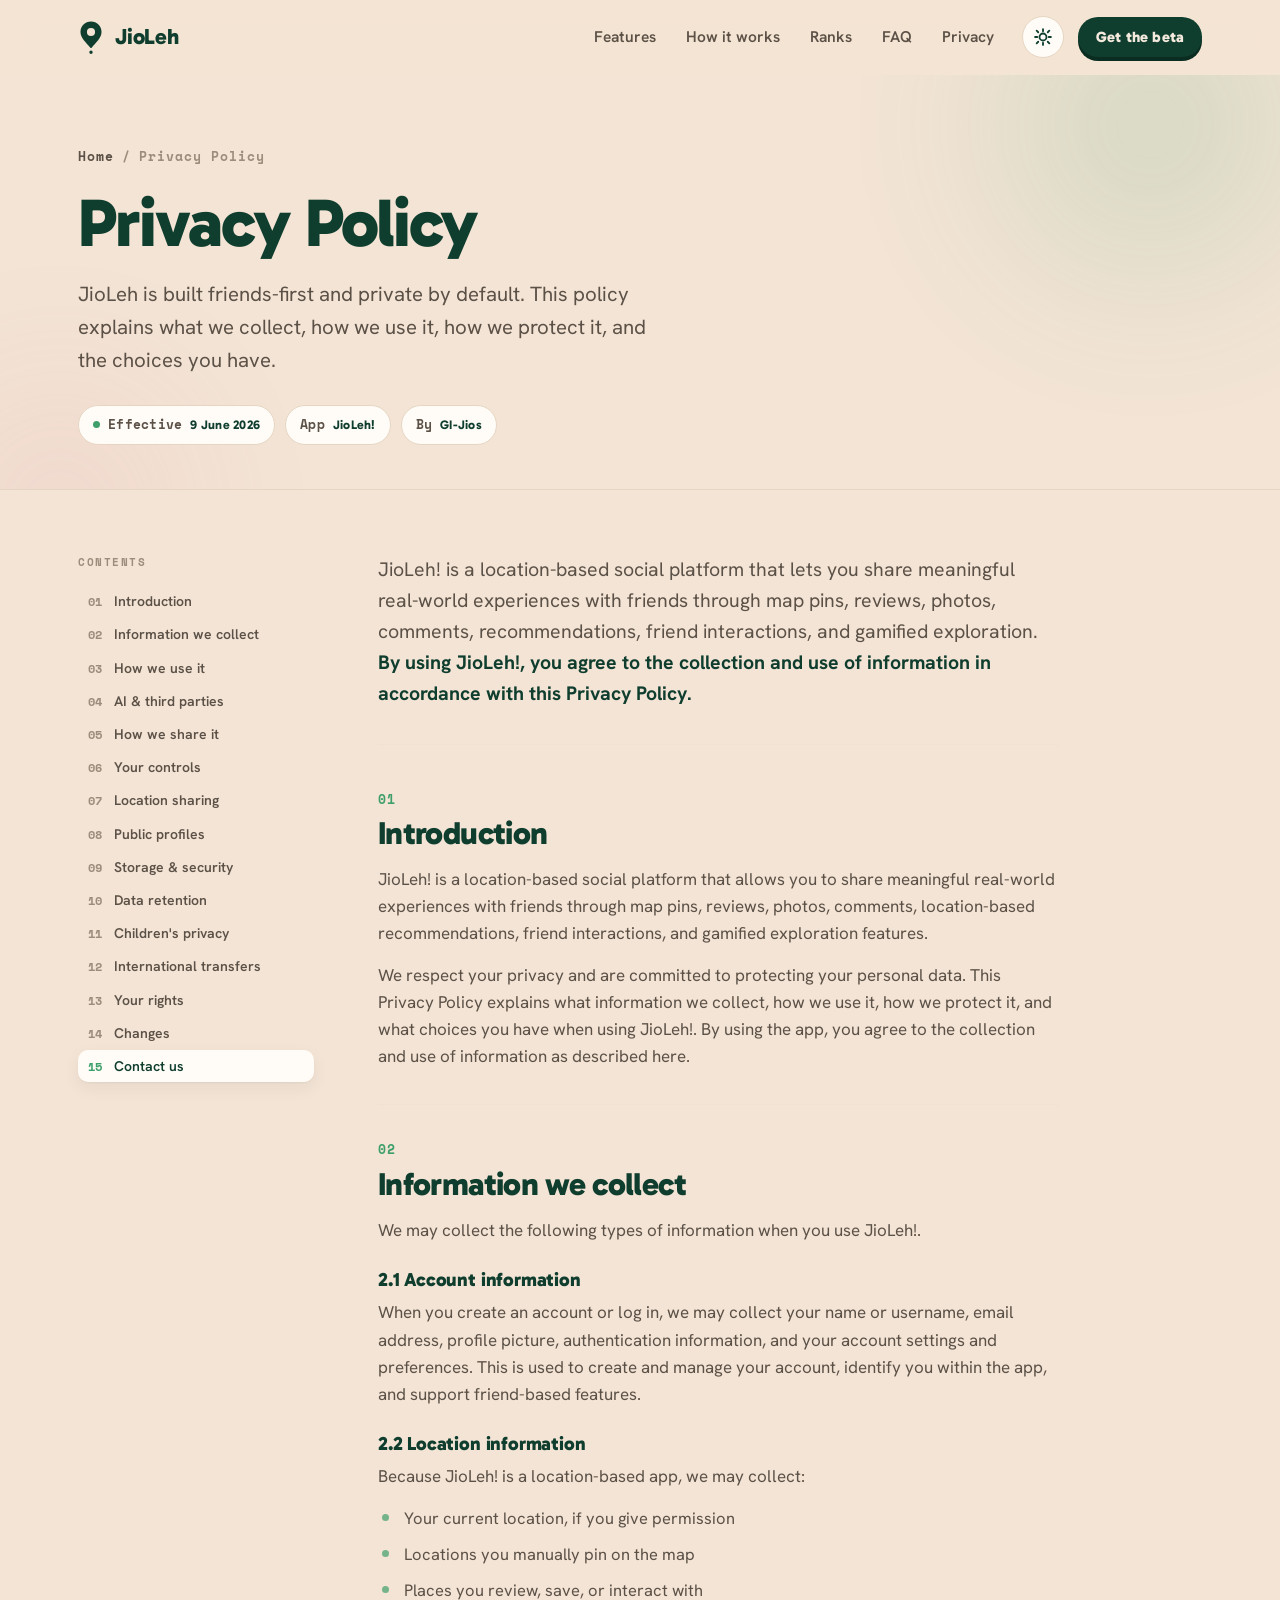
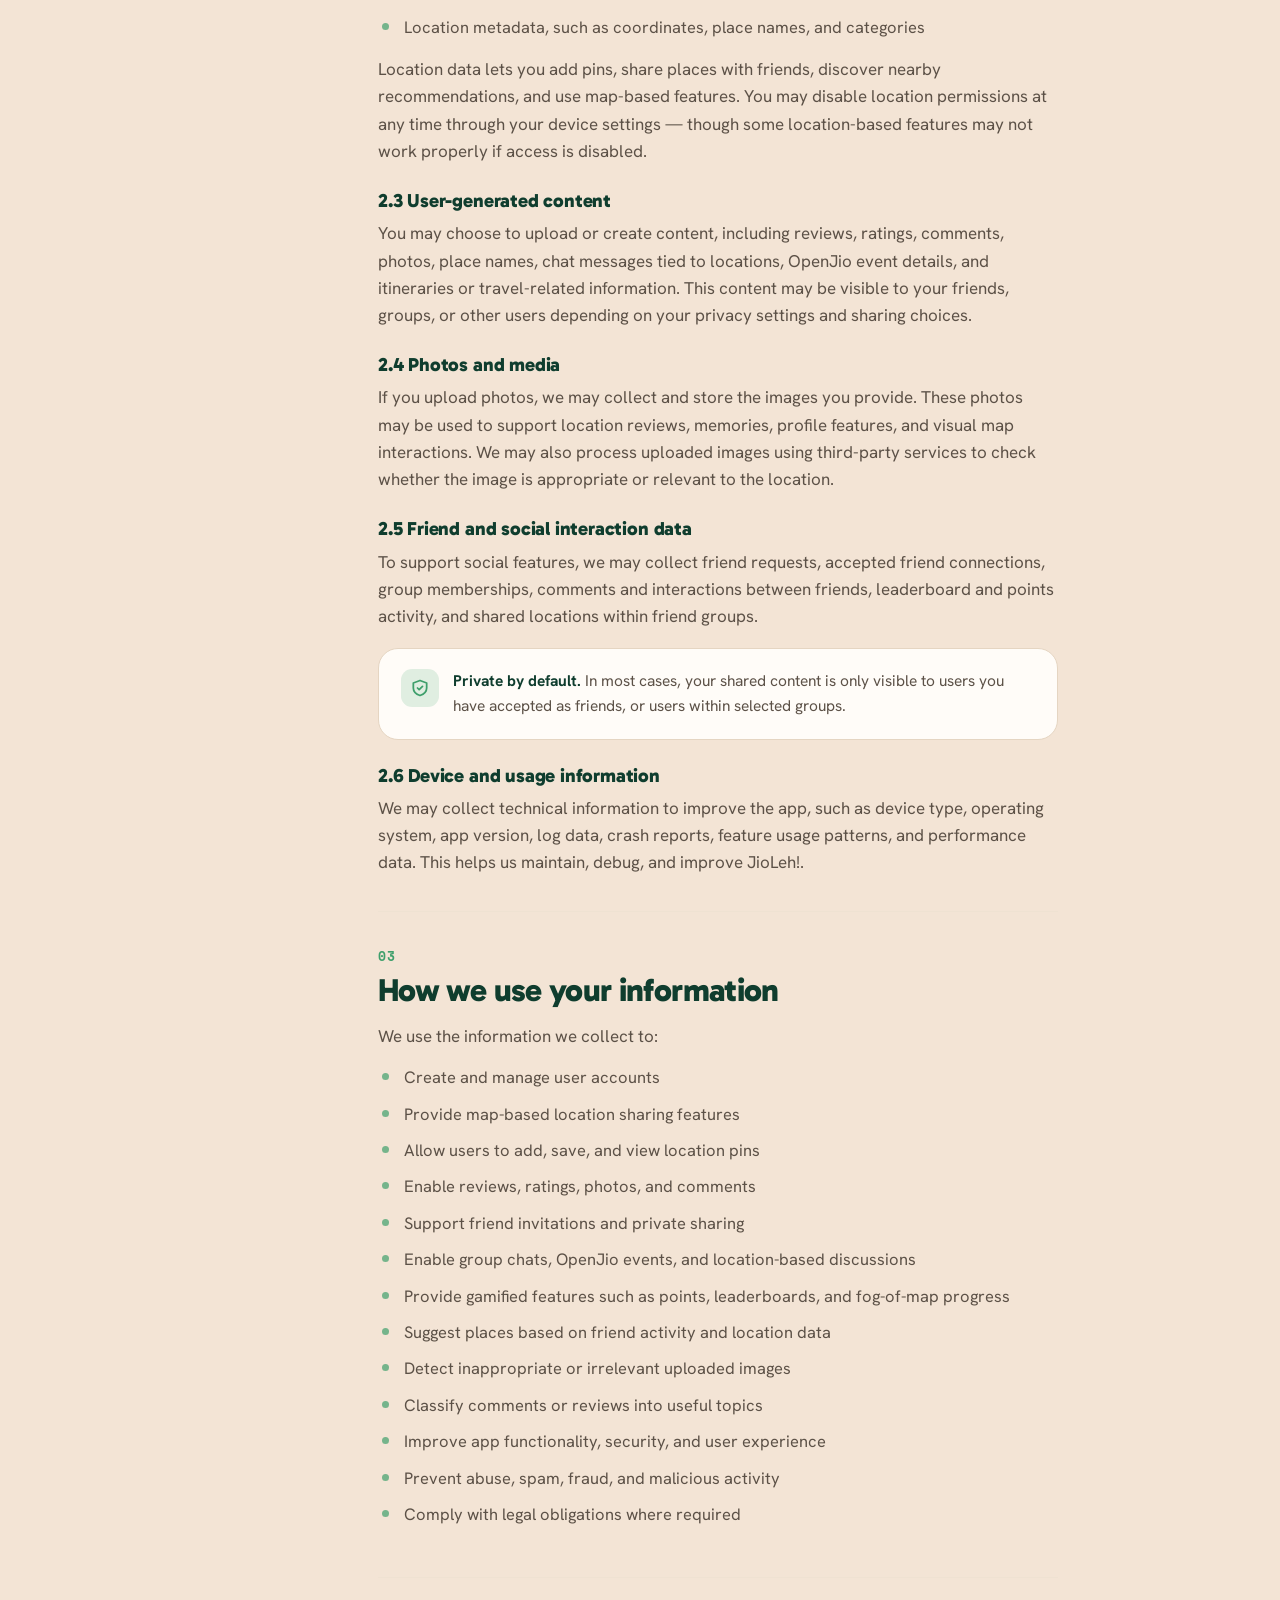
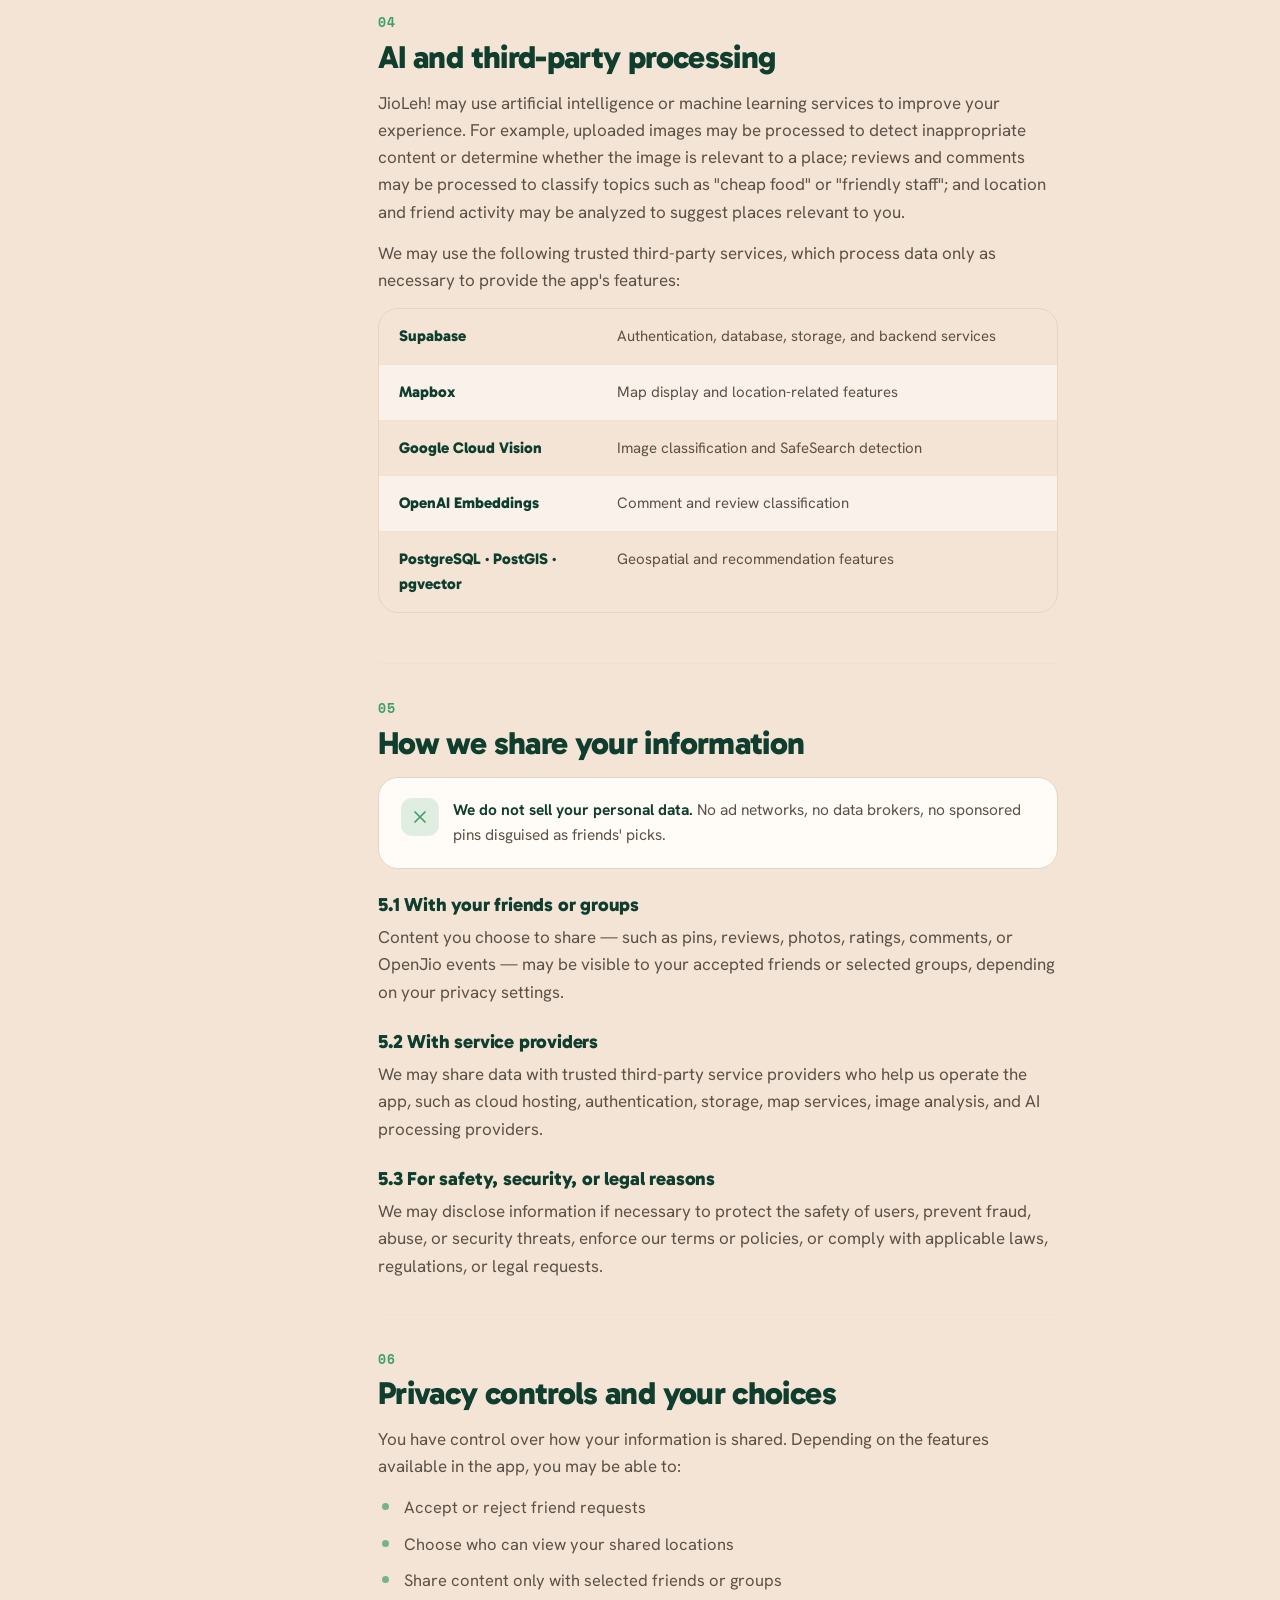
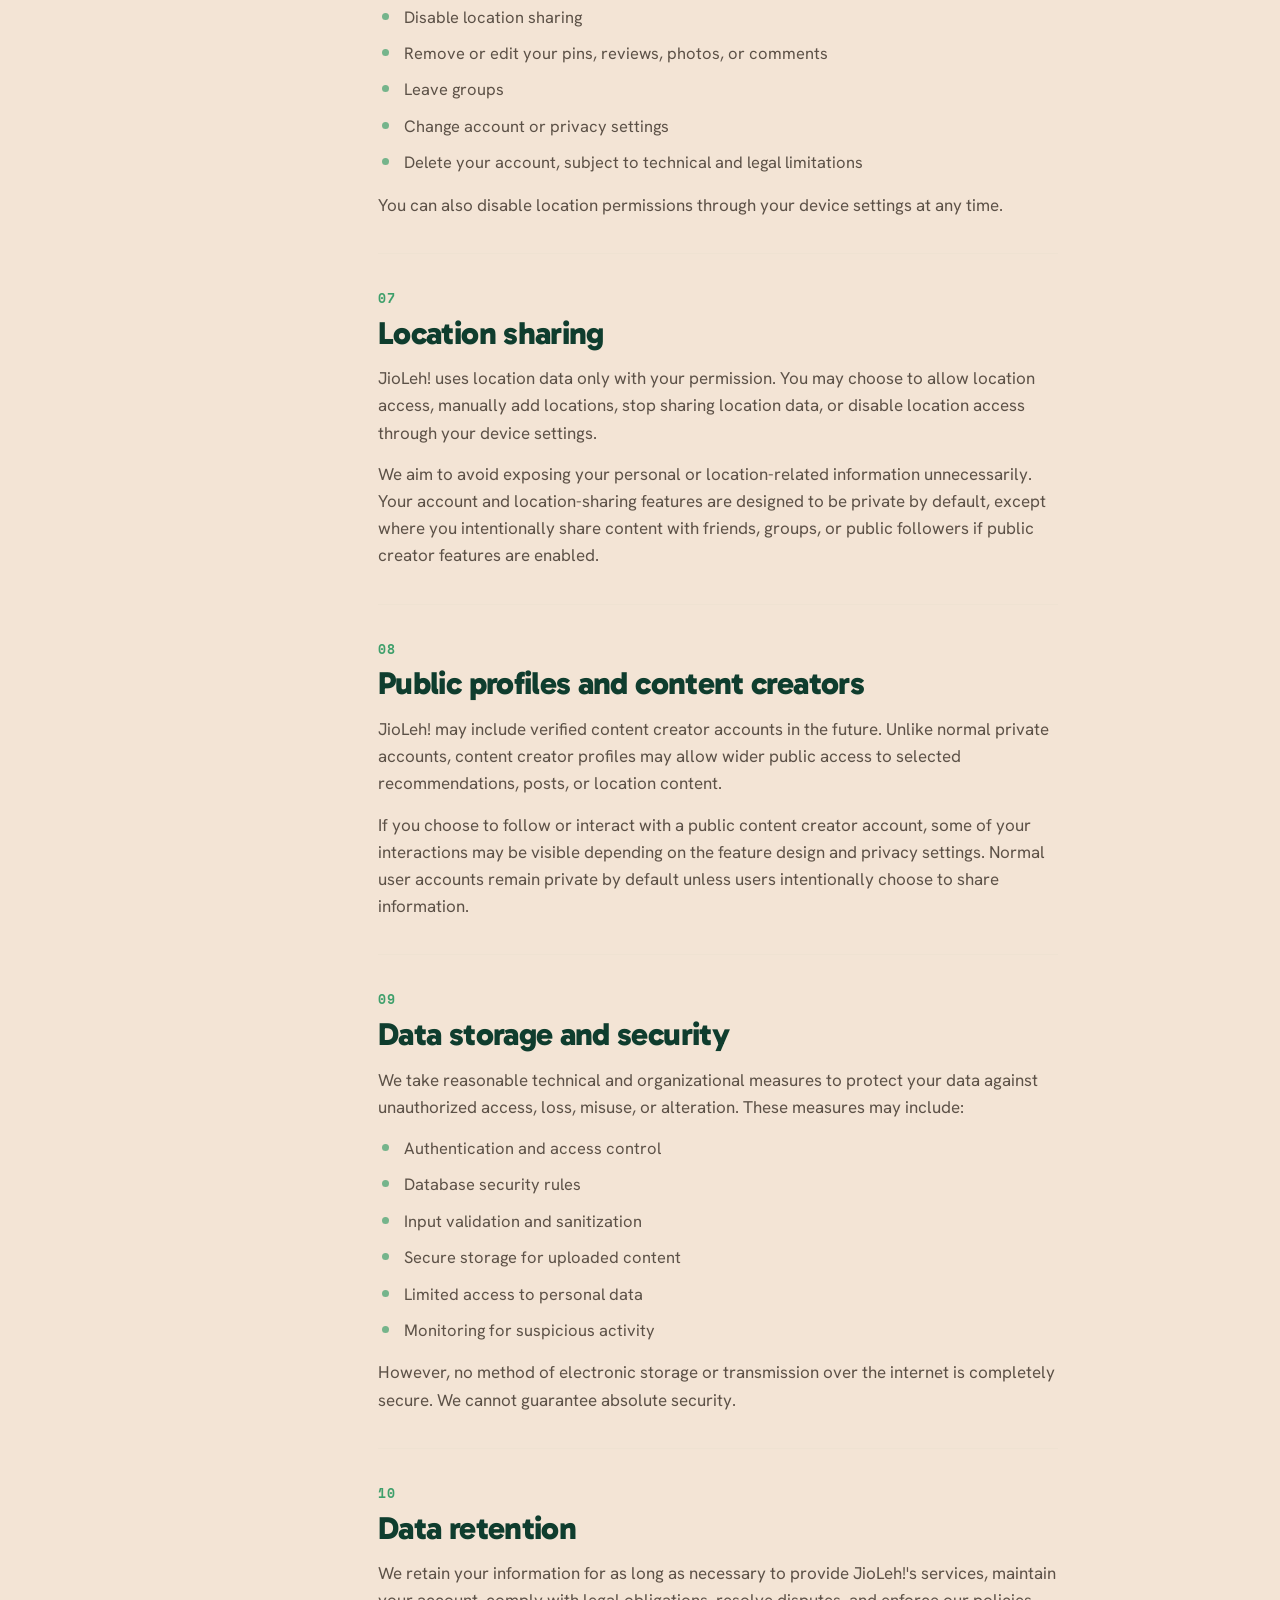
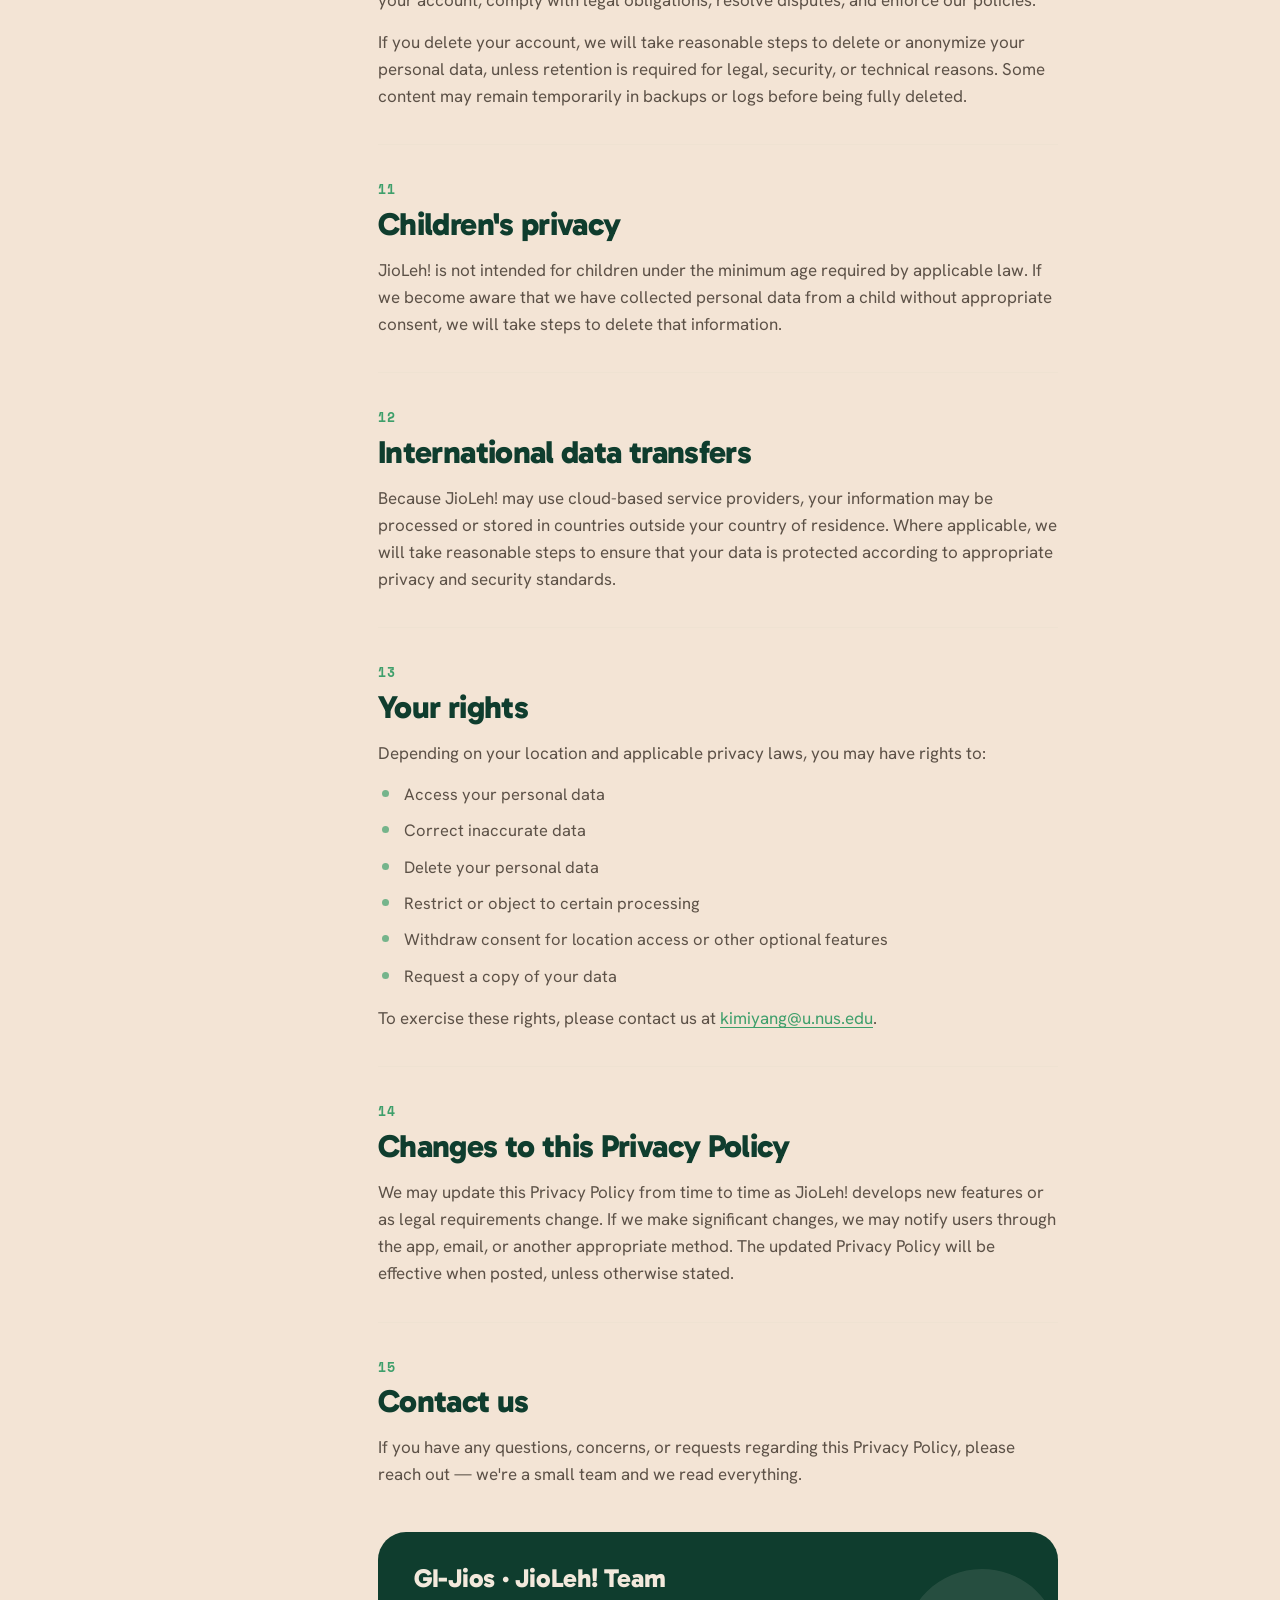
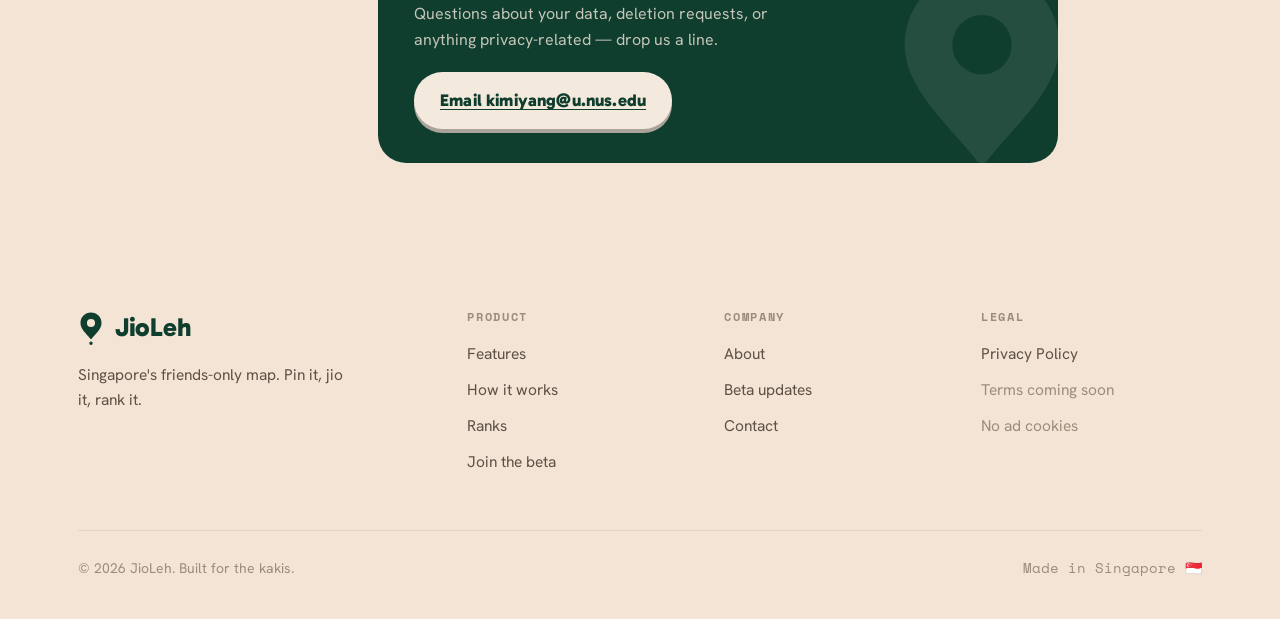
==== commit 990778da: "Add mobile nav, get-app modal with real store links, and interactive UI - Fix broken app CTAs: repla" ====
--- a/privacy.html
+++ b/privacy.html
@@ -115,6 +115,7 @@
       <a href="index.html#features">Features</a>
       <a href="index.html#how">How it works</a>
       <a href="index.html#ranks">Ranks</a>
+      <a href="index.html#faq">FAQ</a>
       <a href="privacy.html">Privacy</a>
     </nav>
     <div class="nav-tools">
@@ -122,8 +123,22 @@
         <svg class="sun" viewBox="0 0 24 24" fill="none" stroke="currentColor" stroke-width="2.2" stroke-linecap="round"><circle cx="12" cy="12" r="4.2"/><path d="M12 2.5v2.6M12 18.9v2.6M4.4 4.4l1.9 1.9M17.7 17.7l1.9 1.9M2.5 12h2.6M18.9 12h2.6M4.4 19.6l1.9-1.9M17.7 6.3l1.9-1.9"/></svg>
         <svg class="moon" viewBox="0 0 24 24" fill="currentColor"><path d="M20 14.5A8 8 0 1 1 9.5 4a6.5 6.5 0 0 0 10.5 10.5Z"/></svg>
       </button>
-      <a class="btn btn-primary btn-sm" href="index.html#beta">Get the beta</a>
-    </div>
+      <button class="btn btn-primary btn-sm nav-cta" type="button" data-get-app>Get the beta</button>
+      <button class="nav-burger" type="button" aria-label="Open menu" aria-expanded="false" aria-controls="mobileMenu">
+        <span></span><span></span><span></span>
+      </button>
+    </div>
+  </div>
+  <!-- mobile dropdown menu -->
+  <div class="mobile-menu" id="mobileMenu" hidden>
+    <nav class="mobile-menu-links">
+      <a href="index.html#features">Features</a>
+      <a href="index.html#how">How it works</a>
+      <a href="index.html#ranks">Ranks</a>
+      <a href="index.html#faq">FAQ</a>
+      <a href="privacy.html">Privacy</a>
+    </nav>
+    <button class="btn btn-primary" type="button" data-get-app>Get the beta</button>
   </div>
 </header>
 
@@ -407,6 +422,52 @@
     </div>
   </div>
 </footer>
+
+<!-- ───────────── GET-APP MODAL ───────────── -->
+<div class="modal" id="getApp" hidden>
+  <div class="modal-backdrop" data-modal-close></div>
+  <div class="modal-card" role="dialog" aria-modal="true" aria-labelledby="getAppTitle">
+    <button class="modal-x" type="button" aria-label="Close" data-modal-close>
+      <svg viewBox="0 0 24 24" fill="none" stroke="currentColor" stroke-width="2.4" stroke-linecap="round"><path d="M6 6l12 12M18 6 6 18"/></svg>
+    </button>
+    <span class="eyebrow">Get JioLeh</span>
+    <h3 id="getAppTitle">Join the beta</h3>
+    <p class="modal-lead">Pick your platform — you'll be on the map in a couple of taps.</p>
+    <div class="get-grid">
+      <div class="get-card">
+        <div class="get-head">
+          <svg viewBox="0 0 24 24" fill="currentColor" aria-hidden="true"><path d="M16.5 2.5c.2 1.4-.4 2.7-1.2 3.6-.8 1-2.1 1.7-3.3 1.6-.2-1.3.4-2.7 1.2-3.5.8-1 2.2-1.6 3.3-1.7ZM19 17.3c-.6 1.3-1.3 2.6-2.3 3.6-.9.9-1.6 1.5-2.7 1.5-1 0-1.4-.6-2.6-.6-1.3 0-1.6.6-2.6.6-1 0-1.8-.7-2.7-1.6-2-2-3.4-5.7-1.4-8.4 1-1.3 2.5-2.1 4-2.1 1.2 0 2 .7 2.9.7.9 0 1.5-.7 2.9-.7 1.1 0 2.4.6 3.3 1.7-2.9 1.6-2.4 5.7.9 5.3Z"/></svg>
+          <span class="get-os">iOS</span>
+        </div>
+        <p class="get-note">Install <b>TestFlight</b> on your iPhone first, then open this link to join the beta.</p>
+        <a class="btn btn-primary" href="https://testflight.apple.com/join/UxmV9tDP" target="_blank" rel="noopener">Open in TestFlight</a>
+      </div>
+      <div class="get-card">
+        <div class="get-head">
+          <svg viewBox="0 0 24 24" fill="currentColor" aria-hidden="true"><path d="M17.5 9.5 19 6.9a.4.4 0 0 0-.7-.4l-1.6 2.7A9.3 9.3 0 0 0 12 8c-1.7 0-3.3.4-4.7 1.2L5.7 6.5a.4.4 0 1 0-.7.4l1.5 2.6A8 8 0 0 0 3 16h18a8 8 0 0 0-3.5-6.5ZM8 13.6a.9.9 0 1 1 0-1.8.9.9 0 0 1 0 1.8Zm8 0a.9.9 0 1 1 0-1.8.9.9 0 0 1 0 1.8Z"/></svg>
+          <span class="get-os">Android</span>
+        </div>
+        <ol class="get-steps">
+          <li>
+            <span class="get-n">1</span>
+            <div>Join the testing group with your Android Gmail.
+              <a class="get-link" href="https://groups.google.com/g/jioleh-testing" target="_blank" rel="noopener">Join testing group →</a></div>
+          </li>
+          <li>
+            <span class="get-n">2</span>
+            <div>Then open the Play Store listing on your Android phone.
+              <a class="get-link" href="https://play.google.com/store/apps/details?id=com.gijios.jioleh" target="_blank" rel="noopener">Get it on Google Play →</a></div>
+          </li>
+        </ol>
+      </div>
+    </div>
+  </div>
+</div>
+
+<!-- back to top -->
+<button class="to-top" id="toTop" type="button" aria-label="Back to top">
+  <svg viewBox="0 0 24 24" fill="none" stroke="currentColor" stroke-width="2.4" stroke-linecap="round" stroke-linejoin="round"><path d="M12 19V5M5 12l7-7 7 7"/></svg>
+</button>
 
 <script src="site.js"></script>
 <script>
--- a/styles.css
+++ b/styles.css
@@ -252,9 +252,103 @@
 .reveal.in{ opacity:1; transform:none; }
 @media (prefers-reduced-motion:reduce){ .reveal{ opacity:1; transform:none; transition:none } }
 
+/* ── active nav (scroll-spy) ── */
+.nav-links a.active{ color:var(--ink); text-decoration-color:var(--accent); }
+
+/* ── hamburger + mobile menu ── */
+.nav-burger{
+  display:none; width:42px; height:42px; border-radius:12px; border:1px solid var(--line);
+  background:var(--card); cursor:pointer; flex-direction:column; align-items:center; justify-content:center; gap:5px;
+  transition:border-color .2s, background .2s;
+}
+.nav-burger:hover{ border-color:var(--brand); }
+.nav-burger span{ width:18px; height:2px; border-radius:2px; background:var(--ink); transition:transform .25s, opacity .2s; }
+.nav-burger[aria-expanded="true"] span:nth-child(1){ transform:translateY(7px) rotate(45deg); }
+.nav-burger[aria-expanded="true"] span:nth-child(2){ opacity:0; }
+.nav-burger[aria-expanded="true"] span:nth-child(3){ transform:translateY(-7px) rotate(-45deg); }
+.mobile-menu{
+  border-top:1px solid var(--line); background:color-mix(in srgb, var(--paper) 96%, transparent);
+  backdrop-filter:saturate(160%) blur(14px); -webkit-backdrop-filter:saturate(160%) blur(14px);
+  padding:18px 28px 24px; display:flex; flex-direction:column; gap:8px;
+}
+.mobile-menu[hidden]{ display:none; }
+.mobile-menu-links{ display:flex; flex-direction:column; }
+.mobile-menu-links a{ font-family:var(--font-display); font-weight:700; font-size:18px; color:var(--ink); padding:12px 4px; border-bottom:1px solid var(--line-soft); }
+.mobile-menu .btn{ margin-top:14px; width:100%; }
+
+/* ── get-app modal ── */
+.modal{ position:fixed; inset:0; z-index:100; display:grid; place-items:center; padding:24px; }
+.modal[hidden]{ display:none; }
+.modal-backdrop{ position:absolute; inset:0; background:rgba(10,20,15,.5); backdrop-filter:blur(4px); -webkit-backdrop-filter:blur(4px); animation:modalFade .2s ease; }
+.modal-card{
+  position:relative; z-index:1; width:min(640px, 100%); max-height:90vh; overflow-y:auto;
+  background:var(--card); border:1px solid var(--line); border-radius:var(--r-lg);
+  box-shadow:var(--shadow-md); padding:34px 34px 32px; animation:modalPop .26s cubic-bezier(.2,.8,.3,1.2);
+}
+.modal-card h3{ font-size:30px; margin:10px 0 6px; }
+.modal-lead{ color:var(--ink-2); font-size:16px; margin-bottom:24px; }
+.modal-x{
+  position:absolute; top:16px; right:16px; width:38px; height:38px; border-radius:50%;
+  border:1px solid var(--line); background:var(--card-2); color:var(--ink); cursor:pointer; display:grid; place-items:center;
+  transition:transform .2s, border-color .2s;
+}
+.modal-x:hover{ transform:rotate(90deg); border-color:var(--brand); }
+.modal-x svg{ width:18px; height:18px; }
+.get-grid{ display:grid; grid-template-columns:1fr 1fr; gap:18px; }
+.get-card{ background:var(--card-2); border:1px solid var(--line-soft); border-radius:var(--r); padding:22px 20px; display:flex; flex-direction:column; gap:14px; }
+.get-head{ display:flex; align-items:center; gap:10px; }
+.get-head svg{ width:24px; height:24px; color:var(--ink); }
+.get-os{ font-family:var(--font-display); font-weight:800; font-size:20px; color:var(--ink); }
+.get-note{ font-size:14.5px; color:var(--ink-2); }
+.get-card .btn{ margin-top:auto; }
+.get-steps{ list-style:none; margin:0; padding:0; display:flex; flex-direction:column; gap:14px; }
+.get-steps li{ display:flex; gap:12px; font-size:14.5px; color:var(--ink-2); }
+.get-n{ flex:0 0 26px; width:26px; height:26px; border-radius:50%; background:var(--brand); color:var(--on-brand); font-family:var(--font-display); font-weight:800; font-size:14px; display:grid; place-items:center; }
+.get-link{ display:inline-block; margin-top:6px; font-family:var(--font-display); font-weight:800; font-size:14.5px; color:var(--accent); }
+.get-link:hover{ text-decoration:underline; }
+@keyframes modalFade{ from{ opacity:0 } to{ opacity:1 } }
+@keyframes modalPop{ from{ opacity:0; transform:translateY(14px) scale(.98) } to{ opacity:1; transform:none } }
+@media (prefers-reduced-motion:reduce){ .modal-backdrop, .modal-card{ animation:none } }
+
+/* ── FAQ ── */
+.faq-list{ max-width:760px; margin:0 auto; display:flex; flex-direction:column; gap:12px; }
+.faq-item{ background:var(--card); border:1px solid var(--line-soft); border-radius:var(--r); box-shadow:var(--shadow-sm); overflow:hidden; }
+.faq-item summary{
+  list-style:none; cursor:pointer; display:flex; align-items:center; justify-content:space-between; gap:16px;
+  padding:22px 24px; font-family:var(--font-display); font-weight:800; font-size:19px; color:var(--ink);
+}
+.faq-item summary::-webkit-details-marker{ display:none; }
+.faq-chev{ flex:0 0 auto; color:var(--accent); transition:transform .25s; }
+.faq-chev svg{ width:22px; height:22px; display:block; }
+.faq-item[open] .faq-chev{ transform:rotate(180deg); }
+.faq-a{ padding:0 24px 22px; }
+.faq-a p{ font-size:16px; color:var(--ink-2); }
+.faq-a a{ color:var(--accent); text-decoration:underline; font-weight:700; }
+
+/* ── lightbox ── */
+.lightbox{ position:fixed; inset:0; z-index:110; display:grid; place-items:center; padding:32px; background:rgba(8,16,12,.78); backdrop-filter:blur(6px); -webkit-backdrop-filter:blur(6px); animation:modalFade .2s ease; }
+.lightbox[hidden]{ display:none; }
+.lightbox img{ max-width:min(420px, 90vw); max-height:88vh; border-radius:24px; box-shadow:var(--shadow-phone); animation:modalPop .26s cubic-bezier(.2,.8,.3,1.2); }
+.phone img, .gcard img{ cursor:zoom-in; }
+
+/* ── back to top ── */
+.to-top{
+  position:fixed; right:22px; bottom:22px; z-index:80; width:48px; height:48px; border-radius:50%;
+  border:1px solid var(--line); background:var(--brand); color:var(--on-brand); cursor:pointer; display:grid; place-items:center;
+  box-shadow:var(--shadow-md); opacity:0; transform:translateY(14px) scale(.9); pointer-events:none;
+  transition:opacity .25s, transform .25s, background .2s;
+}
+.to-top.show{ opacity:1; transform:none; pointer-events:auto; }
+.to-top:hover{ transform:translateY(-2px); }
+.to-top svg{ width:22px; height:22px; }
+@media (prefers-reduced-motion:reduce){ .lightbox, .lightbox img{ animation:none } .to-top{ transition:opacity .25s } }
+
 /* ── responsive ── */
 @media (max-width:920px){
   .nav-links{ display:none; }
+  .nav-burger{ display:inline-flex; }
+  .nav-cta{ display:none; }
+  .get-grid{ grid-template-columns:1fr; }
   .hero[data-dir="split"] .hero-grid,
   .hero[data-dir="showcase"] .hero-grid{ grid-template-columns:1fr; gap:24px; }
   .hero[data-dir="split"] .hero-art,
